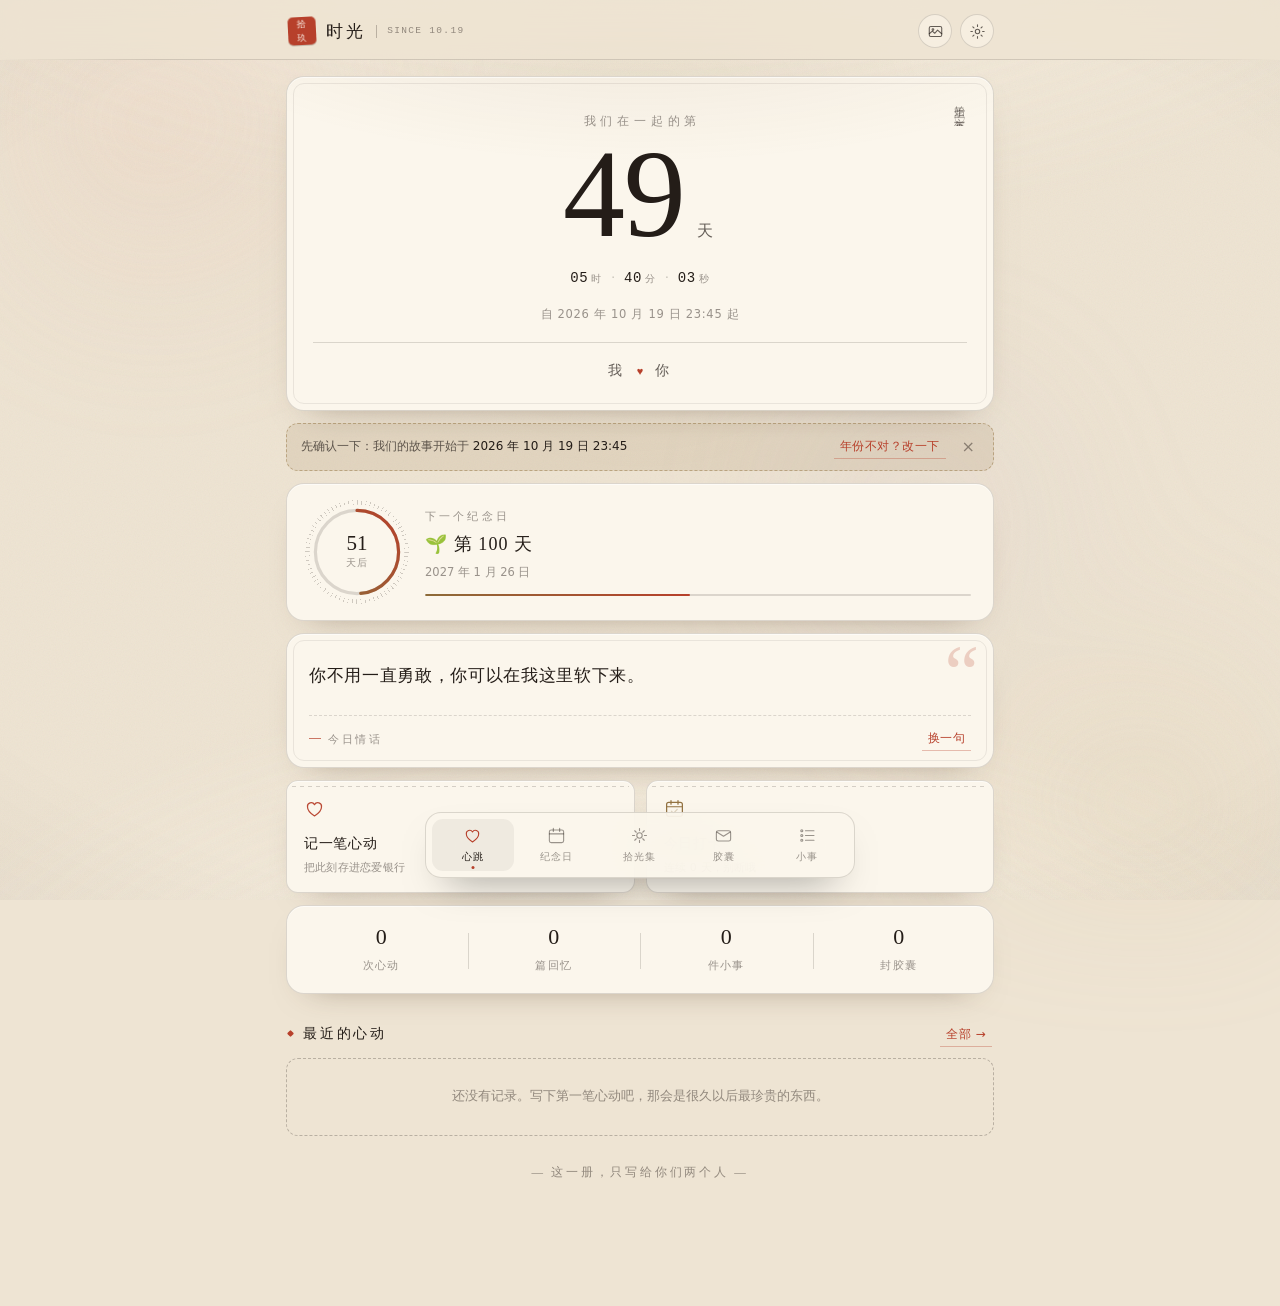
==== index.html @ 844a25fc "Add files via upload" ====
<!doctype html>
<html lang="zh-CN" data-theme="paper">
<head>
<meta charset="utf-8">
<meta name="viewport" content="width=device-width, initial-scale=1, viewport-fit=cover">
<meta name="theme-color" content="#eee4d3">
<meta name="description" content="拾玖·时光 —— 我们的恋爱纪念册。记录在一起的第几天、纪念日、心动瞬间、时间胶囊与100件小事。">
<title>拾玖 · 时光 | 我们的恋爱纪念册</title>
<link rel="stylesheet" href="styles.css">
<link rel="manifest" href="manifest.webmanifest">
<meta name="apple-mobile-web-app-capable" content="yes">
<meta name="mobile-web-app-capable" content="yes">
<meta name="apple-mobile-web-app-title" content="拾玖时光">
<meta name="apple-mobile-web-app-status-bar-style" content="default">
<link rel="apple-touch-icon" href="apple-touch-icon.png">
<link rel="icon" href="data:image/svg+xml,%3Csvg xmlns='http://www.w3.org/2000/svg' viewBox='0 0 100 100'%3E%3Crect width='100' height='100' rx='18' fill='%23b7402b'/%3E%3Ctext x='50' y='50' text-anchor='middle' dominant-baseline='central' font-size='62' fill='%23fdf3ea' font-family='serif'%3E%E6%8B%BE%3C/text%3E%3C/svg%3E">
</head>
<body>

<canvas id="sky" aria-hidden="true"></canvas>
<div class="aurora" aria-hidden="true"><i></i><i></i><i></i></div>
<div class="glow" aria-hidden="true"></div>
<div class="grain" aria-hidden="true"></div>

<header class="topbar">
  <button class="brand" id="brand" type="button" title="拾玖 · 时光" aria-label="拾玖 · 时光">
    <span class="brand-seal" aria-hidden="true"><b>拾</b><b>玖</b></span>
    <span class="brand-word">时光</span>
    <span class="brand-rule" aria-hidden="true"></span>
    <span class="brand-sub">since 10.19</span>
  </button>
  <div class="top-actions">
    <button class="icon-btn" id="btn-poster" type="button" title="生成纪念卡" aria-label="生成纪念卡">
      <svg viewBox="0 0 24 24" aria-hidden="true"><rect x="3.2" y="5" width="17.6" height="14" rx="2.2"/><path d="M3.2 15.2l4.3-3.7 3.4 3 4-4.4 5.9 5.1"/><circle cx="8.4" cy="9.3" r="1.2"/></svg>
    </button>
    <button class="icon-btn" id="btn-settings" type="button" title="设置" aria-label="设置">
      <svg viewBox="0 0 24 24" aria-hidden="true"><circle cx="12" cy="12" r="3.1"/><path d="M12 2.6v2.2M12 19.2v2.2M2.6 12h2.2M19.2 12h2.2M5.4 5.4l1.6 1.6M17 17l1.6 1.6M18.6 5.4L17 7M7 17l-1.6 1.6"/></svg>
    </button>
  </div>
</header>

<main id="main">

  <!-- ============ 首页 · 心跳 ============ -->
  <section class="page is-active" id="page-home" data-page="home">
    <div class="hero card">
      <div class="hero-main">
        <div class="hero-eyebrow" id="h-eyebrow">我们在一起的第</div>
        <div class="hero-count">
          <span class="hero-num" id="h-days">0</span>
          <span class="hero-unit">天</span>
        </div>
        <div class="hero-clock" id="h-clock">
          <span class="ck"><b id="h-h">00</b><i>时</i></span>
          <span class="ck-sep" aria-hidden="true">·</span>
          <span class="ck"><b id="h-m">00</b><i>分</i></span>
          <span class="ck-sep" aria-hidden="true">·</span>
          <span class="ck"><b id="h-s">00</b><i>秒</i></span>
        </div>
        <div class="hero-since" id="h-since">自 —— 起</div>
        <div class="hero-names" id="h-names"></div>
      </div>
      <div class="hero-side" aria-hidden="true">
        <div class="hero-vdate" id="h-vdate"></div>
        <div class="hero-stamp"><span>今日</span><span>已记</span></div>
      </div>
    </div>

    <div class="banner" id="banner-year" hidden>
      <span class="banner-txt">先确认一下：我们的故事开始于 <b id="banner-date">—</b></span>
      <span class="banner-acts">
        <button class="link-btn" id="banner-fix" type="button">年份不对？改一下</button>
        <button class="banner-x" id="banner-x" type="button" aria-label="关闭">×</button>
      </span>
    </div>

    <div class="card next-card">
      <div class="next-ring-wrap">
        <div class="ring-ticks" aria-hidden="true"></div>
        <svg class="ring" viewBox="0 0 120 120" aria-hidden="true">
          <defs>
            <linearGradient id="ringGrad" x1="0" y1="0" x2="1" y2="1">
              <stop class="rs1" offset="0%"/><stop class="rs2" offset="100%"/>
            </linearGradient>
          </defs>
          <circle class="ring-bg" cx="60" cy="60" r="52"/>
          <circle class="ring-fg" id="home-ring" cx="60" cy="60" r="52" transform="rotate(-90 60 60)"/>
        </svg>
        <div class="next-ring-txt">
          <b id="h-next-left">—</b>
          <span>天后</span>
        </div>
      </div>
      <div class="next-info">
        <div class="next-k">下一个纪念日</div>
        <div class="next-name" id="h-next-name">—</div>
        <div class="next-date" id="h-next-date">—</div>
        <div class="next-prog"><i id="h-next-bar"></i></div>
      </div>
    </div>

    <div class="card quote-card">
      <div class="q-mark" aria-hidden="true">“</div>
      <p class="q-text" id="h-quote">—</p>
      <div class="q-foot">
        <span class="q-tag" id="h-quote-tag">今日情话</span>
        <button class="link-btn" id="h-quote-next" type="button">换一句</button>
      </div>
    </div>

    <div class="grid-2">
      <button class="tile tile-rose" id="h-add" type="button">
        <svg viewBox="0 0 24 24" aria-hidden="true"><path d="M12 20.5S4 15.6 4 10.3A4.3 4.3 0 0 1 12 7.6a4.3 4.3 0 0 1 8 2.7c0 5.3-8 10.2-8 10.2z"/></svg>
        <b>记一笔心动</b>
        <i>把此刻存进恋爱银行</i>
      </button>
      <button class="tile tile-gold" id="h-checkin" type="button">
        <svg viewBox="0 0 24 24" aria-hidden="true"><rect x="3" y="5" width="18" height="16" rx="2.4"/><path d="M8 3v4M16 3v4M3 10h18"/><path class="ck-tick" d="M8.5 15.2l2.3 2.3 4.4-4.6"/></svg>
        <b id="h-checkin-t">今日打卡</b>
        <i id="h-checkin-s">连续 0 天</i>
      </button>
    </div>

    <div class="card stats" id="h-stats">
      <div class="stat"><b id="s-moments">0</b><i>次心动</i></div>
      <div class="stat"><b id="s-memories">0</b><i>篇回忆</i></div>
      <div class="stat"><b id="s-bucket">0</b><i>件小事</i></div>
      <div class="stat"><b id="s-capsules">0</b><i>封胶囊</i></div>
    </div>

    <div class="sec-head">
      <h3>最近的心动</h3>
      <button class="link-btn" data-goto="memories" type="button">全部 →</button>
    </div>
    <div class="mini-list" id="h-recent"></div>

    <p class="colophon">— 这一册，只写给你们两个人 —</p>
  </section>

  <!-- ============ 纪念日 ============ -->
  <section class="page" id="page-days" data-page="days">
    <div class="page-head">
      <h2>我们的纪念日</h2>
      <p>有些日子，值得被一遍遍数着。</p>
    </div>

    <div class="card ann-hero">
      <div class="ann-hero-k">距离</div>
      <div class="ann-hero-name" id="ann-hero-name">—</div>
      <div class="ann-hero-count"><b id="ann-hero-num">—</b><span>天</span></div>
      <div class="ann-hero-date" id="ann-hero-date">—</div>
      <div class="ann-hero-bar"><i id="ann-hero-bar"></i></div>
      <div class="ann-start" id="ann-start"></div>
    </div>

    <div class="sec-head">
      <h3>里程碑</h3>
      <span class="sec-note">按在一起的天数自动计算</span>
    </div>
    <div class="ms-list" id="ms-list"></div>

    <div class="sec-head">
      <h3>自定义纪念日</h3>
      <button class="btn btn-sm" id="btn-add-ann" type="button">＋ 添加</button>
    </div>
    <div class="ann-list" id="ann-list"></div>
  </section>

  <!-- ============ 拾光集 ============ -->
  <section class="page" id="page-memories" data-page="memories">
    <div class="page-head">
      <h2>拾光集</h2>
      <p>把散落的日常，一件件拾起来。</p>
    </div>

    <div class="toolbar">
      <div class="chips" id="mem-chips">
        <button class="chip is-on" data-filter="all" type="button">全部</button>
        <button class="chip" data-filter="heart" type="button">心动</button>
        <button class="chip" data-filter="memory" type="button">回忆</button>
      </div>
      <button class="btn btn-sm" id="btn-add-mem" type="button">写一篇</button>
    </div>

    <div class="timeline" id="timeline"></div>
  </section>

  <!-- ============ 时间胶囊 ============ -->
  <section class="page" id="page-capsule" data-page="capsule">
    <div class="page-head">
      <h2>时间胶囊</h2>
      <p>写给未来的我们。写下的那一刻，它就封上了蜡。</p>
    </div>

    <div class="card capsule-intro">
      <div class="ci-icon" aria-hidden="true">
        <svg viewBox="0 0 24 24"><rect x="3" y="6" width="18" height="13" rx="2.4"/><path d="M3.5 7.5 12 13l8.5-5.5"/><path d="M12 17.4c-1.6-1.2-2.6-2.3-2.6-3.4a1.4 1.4 0 0 1 2.6-.7 1.4 1.4 0 0 1 2.6.7c0 1.1-1 2.2-2.6 3.4z"/></svg>
      </div>
      <div class="ci-text">
        <b>封一封信，寄往未来</b>
        <span>在解锁之前，连你自己也读不到它。</span>
      </div>
      <button class="btn btn-sm" id="btn-add-capsule" type="button">写信</button>
    </div>

    <div class="capsule-list" id="capsule-list"></div>

    <div class="sec-head">
      <h3>每日一问</h3>
      <span class="sec-note">每天一题，答给对方看</span>
    </div>
    <div class="card q-card">
      <div class="q-day" id="q-day">第 1 问</div>
      <p class="q-ask" id="q-ask">—</p>
      <textarea id="q-answer" rows="3" placeholder="写下你的回答…"></textarea>
      <div class="q-foot">
        <span class="q-state" id="q-state"></span>
        <button class="btn btn-sm" id="q-save" type="button">收下这句</button>
      </div>
    </div>
    <div class="qa-list" id="q-history"></div>
  </section>

  <!-- ============ 100件小事 ============ -->
  <section class="page" id="page-bucket" data-page="bucket">
    <div class="page-head">
      <h2>一百件小事</h2>
      <p>爱情不是一件大事，是一百件小事。</p>
    </div>

    <div class="card bucket-head">
      <div class="bh-top">
        <b><span id="b-done">0</span> / 100</b>
        <button class="btn btn-sm" id="btn-random" type="button">随机抽一件</button>
      </div>
      <div class="bh-bar"><i id="b-bar"></i></div>
      <div class="bh-tip" id="b-tip">先划掉第一件吧。</div>
    </div>

    <div class="chips chips-wrap" id="b-chips"></div>
    <div class="bucket-list" id="bucket-list"></div>
  </section>

</main>

<nav class="tabbar" id="tabbar" aria-label="主导航">
  <button class="tab is-on" data-page="home" type="button">
    <svg viewBox="0 0 24 24" aria-hidden="true"><path d="M12 20.2S4.2 15.4 4.2 10.2A4.2 4.2 0 0 1 12 7.6a4.2 4.2 0 0 1 7.8 2.6c0 5.2-7.8 10-7.8 10z"/></svg>
    <span>心跳</span>
  </button>
  <button class="tab" data-page="days" type="button">
    <svg viewBox="0 0 24 24" aria-hidden="true"><rect x="3" y="5" width="18" height="16" rx="2.4"/><path d="M8 3v4M16 3v4M3 10h18"/></svg>
    <span>纪念日</span>
  </button>
  <button class="tab" data-page="memories" type="button">
    <svg viewBox="0 0 24 24" aria-hidden="true"><circle cx="12" cy="12" r="3.4"/><path d="M12 3.2v2.6M12 18.2v2.6M3.2 12h2.6M18.2 12h2.6M6 6l1.9 1.9M16.1 16.1 18 18M18 6l-1.9 1.9M7.9 16.1 6 18"/></svg>
    <span>拾光集</span>
  </button>
  <button class="tab" data-page="capsule" type="button">
    <svg viewBox="0 0 24 24" aria-hidden="true"><rect x="3" y="6" width="18" height="13" rx="2.4"/><path d="M3.5 7.5 12 13l8.5-5.5"/></svg>
    <span>胶囊</span>
  </button>
  <button class="tab" data-page="bucket" type="button">
    <svg viewBox="0 0 24 24" aria-hidden="true"><path d="M9.4 6h10.8M9.4 12h10.8M9.4 18h10.8"/><circle cx="4.8" cy="6" r="1.3"/><circle cx="4.8" cy="12" r="1.3"/><circle cx="4.8" cy="18" r="1.3"/></svg>
    <span>小事</span>
  </button>
</nav>

<div class="modal-root" id="modal-root" hidden>
  <div class="modal-mask" data-close="1"></div>
  <div class="modal" id="modal" role="dialog" aria-modal="true"></div>
</div>

<div class="toast-wrap" id="toast-wrap" aria-live="polite"></div>
<div class="fx" id="fx" aria-hidden="true"></div>

<script src="data.js"></script>
<script src="app.js"></script>
</body>
</html>
---- styles.css ----
/* ============================================================
   拾玖 · 时光  —  styles.css
   一册纸上的恋爱纪念册
   设计语言：纸（纸质底纹）+ 印（朱砂钤印）+ 光（墨夜星轨）
   ============================================================ */

/* ------------------------------------------------------------
   0. 主题变量
   ------------------------------------------------------------ */
:root{
  --font-serif:"Songti SC","STSong","SimSun","宋体","Source Han Serif SC","Noto Serif SC",Georgia,serif;
  --font-kai:"Kaiti SC","STKaiti","KaiTi","楷体","Kaiti TC",var(--font-serif);
  --font-ui:"PingFang SC","HarmonyOS Sans SC","Microsoft YaHei UI","Microsoft YaHei",system-ui,-apple-system,"Segoe UI",sans-serif;
  --font-mono:ui-monospace,"Cascadia Mono",Consolas,"Courier New",monospace;

  --r-lg:18px;
  --r-md:12px;
  --r-sm:8px;
  --ease:cubic-bezier(.22,.68,.28,1);
  --ease-out:cubic-bezier(.16,.84,.3,1);
  --safe-b:env(safe-area-inset-bottom,0px);
  --safe-t:env(safe-area-inset-top,0px);
  --mx:50%;
  --my:18%;
}

/* 宣纸 · 昼 */
html[data-theme="paper"]{
  color-scheme:light;
  --bg:#eee4d3;
  --bg-hi:#f8f1e4;
  --paper:#fbf6ec;
  --paper-2:#f4ecdd;
  --ink:#241d18;
  --dim:rgba(36,29,24,.70);
  --faint:rgba(36,29,24,.46);
  --rule:rgba(36,29,24,.15);
  --rule-hi:rgba(36,29,24,.26);
  --vermilion:#b7402b;
  --vermilion-ink:#8e2f1f;
  --vermilion-soft:rgba(183,64,43,.10);
  --gold:#8d6b38;
  --gold-soft:rgba(141,107,56,.12);
  --indigo:#2f4a63;
  --aurora-1:#e8b9a8;
  --aurora-2:#d9c49a;
  --aurora-3:#c3b3c6;
  --aurora-op:.20;
  --aurora-blend:multiply;
  --grain-op:.055;
  --grain-blend:multiply;
  --shadow:0 1px 0 rgba(255,255,255,.6) inset, 0 14px 34px -24px rgba(74,52,32,.55);
  --shadow-lift:0 2px 0 rgba(255,255,255,.6) inset, 0 22px 48px -26px rgba(74,52,32,.6);
  --sky-op:0;
  --tape:rgba(198,176,124,.30);
}

/* 墨夜 */
html[data-theme="night"]{
  color-scheme:dark;
  --bg:#0e0c12;
  --bg-hi:#1b1622;
  --paper:#171420;
  --paper-2:#131019;
  --ink:#f2e9db;
  --dim:rgba(242,233,219,.74);
  --faint:rgba(242,233,219,.48);
  --rule:rgba(242,233,219,.14);
  --rule-hi:rgba(242,233,219,.26);
  --vermilion:#e2604a;
  --vermilion-ink:#f08268;
  --vermilion-soft:rgba(226,96,74,.14);
  --gold:#d8b57c;
  --gold-soft:rgba(216,181,124,.13);
  --indigo:#8fb4cf;
  --aurora-1:#6b4b8f;
  --aurora-2:#8f3b52;
  --aurora-3:#3d4f86;
  --aurora-op:.42;
  --aurora-blend:screen;
  --grain-op:.05;
  --grain-blend:screen;
  --shadow:0 1px 0 rgba(255,255,255,.045) inset, 0 18px 40px -26px rgba(0,0,0,.95);
  --shadow-lift:0 1px 0 rgba(255,255,255,.06) inset, 0 26px 56px -26px rgba(0,0,0,1);
  --sky-op:.9;
  --tape:rgba(216,181,124,.18);
}

/* 胭脂 */
html[data-theme="rose"]{
  color-scheme:light;
  --bg:#f3e3e2;
  --bg-hi:#fcf1f0;
  --paper:#fdf5f3;
  --paper-2:#f7e9e7;
  --ink:#2c1a1d;
  --dim:rgba(44,26,29,.70);
  --faint:rgba(44,26,29,.46);
  --rule:rgba(44,26,29,.15);
  --rule-hi:rgba(44,26,29,.26);
  --vermilion:#a63a54;
  --vermilion-ink:#832c42;
  --vermilion-soft:rgba(166,58,84,.10);
  --gold:#8a5f47;
  --gold-soft:rgba(138,95,71,.12);
  --indigo:#4a3a63;
  --aurora-1:#e09aa6;
  --aurora-2:#e6c3ad;
  --aurora-3:#b9a3c4;
  --aurora-op:.22;
  --aurora-blend:multiply;
  --grain-op:.05;
  --grain-blend:multiply;
  --shadow:0 1px 0 rgba(255,255,255,.6) inset, 0 14px 34px -24px rgba(90,45,55,.5);
  --shadow-lift:0 2px 0 rgba(255,255,255,.6) inset, 0 22px 48px -26px rgba(90,45,55,.55);
  --sky-op:0;
  --tape:rgba(198,150,150,.32);
}

/* ------------------------------------------------------------
   1. 基础
   ------------------------------------------------------------ */
*,*::before,*::after{ box-sizing:border-box; }
[hidden]{ display:none !important; }
html,body{ min-height:100%; }

body{
  margin:0;
  background:var(--bg);
  color:var(--ink);
  font-family:var(--font-ui);
  font-size:15px;
  line-height:1.75;
  -webkit-font-smoothing:antialiased;
  text-rendering:optimizeLegibility;
  overflow-x:hidden;
  min-height:100vh;
  min-height:100dvh;
  transition:background .5s var(--ease), color .5s var(--ease);
}

/* 纸张的底色：上下各一层暖光，纤维交给 .grain */
body::before{
  content:"";
  position:fixed; inset:0; z-index:0; pointer-events:none;
  background:
    radial-gradient(130% 85% at 50% -22%, var(--bg-hi) 0%, transparent 58%),
    radial-gradient(100% 70% at 50% 118%, var(--bg-hi) 0%, transparent 62%);
  opacity:.85;
}
/* 四周压暗，像一册摊开的旧书 */
body::after{
  content:"";
  position:fixed; inset:0; z-index:0; pointer-events:none;
  background:radial-gradient(120% 100% at 50% 50%, transparent 52%, color-mix(in srgb, var(--ink) 10%, transparent) 100%);
}

h1,h2,h3,h4,p{ margin:0; }
button{ font:inherit; color:inherit; background:none; border:0; cursor:pointer; -webkit-tap-highlight-color:transparent; }
textarea,input,select{ font:inherit; color:inherit; }
img{ max-width:100%; }
::selection{ background:color-mix(in srgb, var(--vermilion) 26%, transparent); color:var(--ink); }

::-webkit-scrollbar{ width:9px; height:9px; }
::-webkit-scrollbar-thumb{ background:var(--rule-hi); border-radius:99px; }
::-webkit-scrollbar-thumb:hover{ background:color-mix(in srgb, var(--ink) 34%, transparent); }
::-webkit-scrollbar-track{ background:transparent; }

/* ------------------------------------------------------------
   2. 背景层：星（夜）/ 霞（昼）/ 尘 / 光
   ------------------------------------------------------------ */
#sky{
  position:fixed; inset:0; width:100%; height:100%;
  z-index:0; pointer-events:none;
  opacity:var(--sky-op);
  transition:opacity .8s var(--ease);
}

.aurora{
  position:fixed; inset:0; z-index:0; pointer-events:none; overflow:hidden;
  filter:blur(72px); opacity:var(--aurora-op);
  transition:opacity .8s var(--ease);
}
.aurora i{
  position:absolute; display:block;
  width:44vw; height:44vw; min-width:320px; min-height:320px;
  border-radius:50%;
  mix-blend-mode:var(--aurora-blend);
}
.aurora i:nth-child(1){
  top:-14vw; left:-10vw;
  background:radial-gradient(circle at 50% 50%, var(--aurora-1), transparent 68%);
  animation:drift1 28s var(--ease) infinite alternate;
}
.aurora i:nth-child(2){
  bottom:-18vw; right:-12vw;
  background:radial-gradient(circle at 50% 50%, var(--aurora-2), transparent 68%);
  animation:drift2 33s var(--ease) infinite alternate;
}
.aurora i:nth-child(3){
  top:34%; left:56%;
  width:32vw; height:32vw;
  background:radial-gradient(circle at 50% 50%, var(--aurora-3), transparent 70%);
  animation:drift3 39s var(--ease) infinite alternate;
  opacity:.7;
}
@keyframes drift1{ to{ transform:translate3d(8vw,6vh,0) scale(1.16); } }
@keyframes drift2{ to{ transform:translate3d(-9vw,-5vh,0) scale(1.1); } }
@keyframes drift3{ to{ transform:translate3d(-6vw,7vh,0) scale(.9); } }

/* 跟着指针走的一点暖光 */
.glow{
  position:fixed; inset:0; z-index:0; pointer-events:none;
  background:radial-gradient(460px circle at var(--mx) var(--my), color-mix(in srgb, var(--gold) 9%, transparent), transparent 68%);
  opacity:.85;
}

/* 纸的颗粒 */
.grain{
  position:fixed; inset:0; z-index:0; pointer-events:none;
  opacity:var(--grain-op); mix-blend-mode:var(--grain-blend);
  background-image:url("data:image/svg+xml,%3Csvg xmlns='http://www.w3.org/2000/svg' width='140' height='140'%3E%3Cfilter id='n'%3E%3CfeTurbulence type='fractalNoise' baseFrequency='.85' numOctaves='3'/%3E%3C/filter%3E%3Crect width='140' height='140' filter='url(%23n)'/%3E%3C/svg%3E");
}

/* ------------------------------------------------------------
   3. 顶部：一枚印 + 两个按钮
   ------------------------------------------------------------ */
.topbar{
  position:sticky; top:0; z-index:40;
  display:flex; align-items:center; justify-content:space-between; gap:14px;
  padding:calc(14px + var(--safe-t)) clamp(16px,4vw,30px) 12px;
  background:color-mix(in srgb, var(--bg) 80%, transparent);
  backdrop-filter:blur(14px) saturate(1.1);
  -webkit-backdrop-filter:blur(14px) saturate(1.1);
}
.topbar::after{
  content:""; position:absolute; left:0; right:0; bottom:0; height:1px;
  background:linear-gradient(90deg, transparent, var(--rule) 12%, var(--rule) 88%, transparent);
}

.brand{ display:flex; align-items:center; gap:10px; padding:2px; }
.brand-seal{
  width:28px; height:28px; flex:0 0 auto;
  display:grid; grid-template-rows:1fr 1fr; place-items:center;
  background:var(--vermilion);
  color:#fdf6ed;
  border-radius:5px;
  font-family:var(--font-serif);
  font-size:10px; line-height:1;
  letter-spacing:0;
  box-shadow:0 1px 0 rgba(0,0,0,.18);
  transform:rotate(-3deg);
  animation:sealIn .7s var(--ease-out) both;
}
.brand-seal b{ font-weight:400; display:block; transform:scale(.94); }
@keyframes sealIn{
  0%{ opacity:0; transform:scale(2.4) rotate(-14deg); }
  55%{ opacity:1; }
  100%{ opacity:1; transform:scale(1) rotate(-3deg); }
}
.brand-word{
  font-family:var(--font-serif);
  font-size:17px; letter-spacing:.18em; color:var(--ink);
  line-height:1;
}
.brand-rule{ width:1px; height:13px; background:var(--rule-hi); }
.brand-sub{
  font-family:var(--font-mono);
  font-size:9.5px; letter-spacing:.14em;
  color:var(--faint); text-transform:uppercase;
}

.top-actions{ display:flex; gap:8px; }
.icon-btn{
  width:34px; height:34px; border-radius:50%;
  display:grid; place-items:center;
  border:1px solid var(--rule);
  background:color-mix(in srgb, var(--paper) 55%, transparent);
  transition:.3s var(--ease);
}
.icon-btn svg{
  width:17px; height:17px; fill:none; stroke:var(--dim);
  stroke-width:1.5; stroke-linecap:round; stroke-linejoin:round;
  transition:.3s var(--ease);
}
.icon-btn:hover{ border-color:var(--rule-hi); background:var(--paper); transform:translateY(-1px); }
.icon-btn:hover svg{ stroke:var(--vermilion); }
.icon-btn:active{ transform:scale(.96); }

/* ------------------------------------------------------------
   4. 版面
   ------------------------------------------------------------ */
main{
  position:relative; z-index:1;
  max-width:760px; margin:0 auto;
  padding:10px clamp(16px,4vw,26px) calc(118px + var(--safe-b));
}
.page{ display:none; }
.page.is-active{ display:block; animation:pageIn .52s var(--ease-out) both; }
@keyframes pageIn{
  from{ opacity:0; transform:translateY(12px); filter:blur(3px); }
  to{ opacity:1; transform:none; filter:blur(0); }
}

/* ------------------------------------------------------------
   5. 纸卡片
   ------------------------------------------------------------ */
.card{
  position:relative;
  background:var(--paper);
  border:1px solid var(--rule);
  border-radius:var(--r-lg);
  box-shadow:var(--shadow);
  padding:22px;
  transition:box-shadow .4s var(--ease), border-color .4s var(--ease), transform .4s var(--ease);
}
/* 内框线：信笺的双线 */
.card::before{
  content:""; position:absolute; inset:6px; pointer-events:none;
  border:1px solid var(--rule);
  border-radius:calc(var(--r-lg) - 7px);
  opacity:.55;
}
.next-card::before,.stats::before,.bucket-head::before,.banner::before{ display:none; }

/* ------------------------------------------------------------
   6. 首页 hero
   ------------------------------------------------------------ */
.hero{
  margin-top:6px;
  padding:34px 26px 26px;
  text-align:center;
  overflow:hidden;
  background:
    radial-gradient(120% 90% at 50% -30%, color-mix(in srgb, var(--gold) 12%, transparent), transparent 62%),
    var(--paper);
}
.hero-main{ position:relative; z-index:1; }
.hero-eyebrow{
  font-size:11.5px; letter-spacing:.42em; color:var(--faint);
  padding-left:.42em;
}
.hero-count{
  display:flex; align-items:baseline; justify-content:center; gap:10px;
  margin:6px 0 0;
}
.hero-num{
  font-family:var(--font-serif);
  font-size:clamp(74px,21vw,124px);
  font-weight:400;
  line-height:.94;
  letter-spacing:-.01em;
  font-variant-numeric:lining-nums tabular-nums;
  color:var(--ink);
  text-shadow:0 1px 0 rgba(255,255,255,.35);
  transition:transform .4s var(--ease);
}
html[data-theme="night"] .hero-num{ text-shadow:0 0 40px color-mix(in srgb, var(--gold) 26%, transparent); }
.hero-num.pop{ animation:numPop .55s var(--ease-out); }
@keyframes numPop{
  0%{ transform:scale(1); }
  38%{ transform:scale(1.075); }
  100%{ transform:scale(1); }
}
.hero-unit{
  font-family:var(--font-serif);
  font-size:16px; color:var(--dim); letter-spacing:.28em;
  padding-left:.14em;
}

.hero-clock{
  display:flex; align-items:baseline; justify-content:center; gap:9px;
  margin-top:12px;
  font-variant-numeric:tabular-nums;
}
.ck{ display:flex; align-items:baseline; gap:3px; }
.ck b{
  font-family:var(--font-mono);
  font-size:14px; font-weight:400; color:var(--ink); letter-spacing:.04em;
}
.ck i{ font-style:normal; font-size:10px; color:var(--faint); letter-spacing:.1em; }
.ck-sep{ color:var(--rule-hi); font-size:12px; }
.hero-since{
  margin-top:14px; font-size:11.5px; color:var(--faint);
  letter-spacing:.06em;
}
.hero-names{
  margin-top:18px;
  padding-top:16px;
  border-top:1px solid var(--rule);
  display:flex; align-items:center; justify-content:center; gap:12px;
  font-family:var(--font-serif);
  font-size:14px; color:var(--dim); letter-spacing:.16em;
}
.hero-names .hn-heart{ color:var(--vermilion); font-size:11px; letter-spacing:0; }

/* 竖排的日子 */
.hero-side{
  position:absolute; top:20px; right:24px; bottom:20px;
  display:flex; flex-direction:column; align-items:flex-end; justify-content:space-between;
  pointer-events:none;
}
.hero-vdate{
  writing-mode:vertical-rl;
  text-orientation:upright;
  font-family:var(--font-serif);
  font-size:11px; letter-spacing:.22em;
  color:var(--faint);
  max-height:100%;
  overflow:hidden;
}
.hero-stamp{
  width:34px;
  padding:5px 0;
  display:none;
  grid-template-rows:1fr 1fr;
  place-items:center;
  border:1.5px solid var(--vermilion);
  border-radius:3px;
  color:var(--vermilion);
  font-family:var(--font-serif);
  font-size:10px; line-height:1.15; letter-spacing:.05em;
  opacity:.8;
  transform:rotate(-6deg);
}
.hero-stamp span{ display:block; text-align:center; }
.hero.is-stamped .hero-stamp{ display:grid; animation:stampIn .55s var(--ease-out) both; }
@keyframes stampIn{
  0%{ opacity:0; transform:rotate(-14deg) scale(2.2); }
  60%{ opacity:.95; transform:rotate(-5deg) scale(.96); }
  100%{ opacity:.8; transform:rotate(-6deg) scale(1); }
}

/* ------------------------------------------------------------
   7. 提示条
   ------------------------------------------------------------ */
.banner{
  display:flex; flex-wrap:wrap; align-items:center; gap:8px;
  margin-top:12px; padding:11px 14px;
  border:1px dashed color-mix(in srgb, var(--gold) 46%, transparent);
  border-radius:var(--r-md);
  background:var(--gold-soft);
  font-size:12px; color:var(--dim);
  animation:pageIn .5s var(--ease) both;
}
.banner-txt{ flex:1 1 190px; }
.banner-acts{ margin-left:auto; display:flex; align-items:center; gap:12px; }
.banner b{ color:var(--ink); font-weight:500; }
.banner-x{ margin-left:auto; color:var(--faint); font-size:16px; line-height:1; padding:2px 4px; }
.banner-x:hover{ color:var(--ink); }

/* ------------------------------------------------------------
   8. 下一个纪念日 · 表盘
   ------------------------------------------------------------ */
.next-card{
  margin-top:12px;
  display:flex; align-items:center; gap:20px;
  padding:20px 22px;
}
.next-ring-wrap{ position:relative; width:96px; height:96px; flex:0 0 auto; }
.ring-ticks{
  position:absolute; inset:-7px; border-radius:50%;
  background:repeating-conic-gradient(from 0deg, var(--rule-hi) 0deg .8deg, transparent .8deg 5deg);
  -webkit-mask:radial-gradient(closest-side, transparent 0 86%, #000 86.5% 94%, transparent 94.5%);
  mask:radial-gradient(closest-side, transparent 0 86%, #000 86.5% 94%, transparent 94.5%);
  opacity:.8;
}
.ring{ position:relative; width:100%; height:100%; }
.ring-bg{ fill:none; stroke:var(--rule); stroke-width:4; }
.ring-fg{
  fill:none; stroke:url(#ringGrad); stroke-width:4; stroke-linecap:round;
  stroke-dasharray:326.7; stroke-dashoffset:326.7;
  transition:stroke-dashoffset 1.2s var(--ease-out);
}
html[data-theme="night"] .ring-fg{ filter:drop-shadow(0 0 5px color-mix(in srgb, var(--vermilion) 55%, transparent)); }
.rs1{ stop-color:var(--gold); }
.rs2{ stop-color:var(--vermilion); }
.next-ring-txt{
  position:absolute; inset:0; display:flex; flex-direction:column;
  align-items:center; justify-content:center; gap:0;
}
.next-ring-txt b{
  font-family:var(--font-serif);
  font-size:21px; font-weight:400; font-variant-numeric:tabular-nums; line-height:1.1;
}
.next-ring-txt span{ font-size:9.5px; color:var(--faint); letter-spacing:.14em; }
.next-info{ min-width:0; flex:1; }
.next-k{ font-size:10.5px; letter-spacing:.3em; color:var(--faint); }
.next-name{
  font-family:var(--font-serif);
  font-size:18px; margin-top:3px; letter-spacing:.06em;
}
.next-date{ font-size:11.5px; color:var(--faint); margin-top:2px; font-variant-numeric:tabular-nums; }
.next-prog{
  height:2px; border-radius:99px; background:var(--rule);
  margin-top:12px; overflow:hidden;
}
.next-prog i{
  display:block; height:100%; width:0; border-radius:99px;
  background:linear-gradient(90deg, var(--gold), var(--vermilion));
  transition:width 1.1s var(--ease-out);
}

/* ------------------------------------------------------------
   9. 今日情话
   ------------------------------------------------------------ */
.quote-card{ margin-top:12px; padding:26px 22px 16px; }
.q-mark{
  position:absolute; top:0; right:14px;
  font-family:var(--font-serif);
  font-size:78px; line-height:1;
  color:color-mix(in srgb, var(--vermilion) 22%, transparent);
  pointer-events:none; user-select:none;
}
.q-text{
  position:relative;
  font-family:var(--font-kai);
  font-size:16.5px; line-height:1.95; letter-spacing:.04em;
  color:var(--ink); min-height:2.6em;
}
.q-foot{
  display:flex; align-items:center; justify-content:space-between;
  margin-top:12px; padding-top:11px;
  border-top:1px dashed var(--rule);
}
.q-tag{
  font-size:10.5px; letter-spacing:.26em; color:var(--faint);
  display:flex; align-items:center; gap:7px;
}
.q-tag::before{ content:""; width:12px; height:1px; background:var(--vermilion); opacity:.7; }

.link-btn{
  font-size:12px; color:var(--vermilion);
  border-bottom:1px solid color-mix(in srgb, var(--vermilion) 32%, transparent);
  padding-bottom:1px; transition:.25s var(--ease);
  letter-spacing:.04em;
}
.link-btn:hover{ color:var(--vermilion-ink); border-color:var(--vermilion-ink); }

/* ------------------------------------------------------------
   10. 两个票据按钮
   ------------------------------------------------------------ */
.grid-2{ display:grid; grid-template-columns:1fr 1fr; gap:11px; margin-top:12px; }
.tile{
  position:relative; overflow:hidden;
  display:flex; flex-direction:column; align-items:flex-start; gap:3px;
  padding:17px 17px 15px;
  border-radius:var(--r-md);
  border:1px solid var(--rule);
  background:var(--paper);
  box-shadow:var(--shadow);
  text-align:left;
  transition:.34s var(--ease);
}
.tile::before{
  content:""; position:absolute; inset:5px 5px auto 5px; height:1px;
  background:repeating-linear-gradient(90deg, var(--rule-hi) 0 4px, transparent 4px 8px);
  opacity:.7;
}
.tile svg{
  width:21px; height:21px; fill:none; stroke:currentColor; stroke-width:1.4;
  stroke-linecap:round; stroke-linejoin:round;
  margin-bottom:9px; opacity:.95;
}
.tile b{ font-size:14px; font-weight:500; letter-spacing:.05em; color:var(--ink); }
.tile i{ font-style:normal; font-size:11px; color:var(--faint); letter-spacing:.02em; }
.tile-rose{ color:var(--vermilion); }
.tile-gold{ color:var(--gold); }
.tile:hover{ transform:translateY(-2px); box-shadow:var(--shadow-lift); border-color:var(--rule-hi); }
.tile:active{ transform:scale(.988) translateY(0); }
.tile.is-done svg .ck-tick{ opacity:1; }
.tile svg .ck-tick{ opacity:.26; transition:.3s; }
.tile.is-done{ border-color:color-mix(in srgb, var(--vermilion) 34%, transparent); }

/* ------------------------------------------------------------
   11. 四格数字
   ------------------------------------------------------------ */
.stats{
  margin-top:12px;
  display:grid; grid-template-columns:repeat(4,1fr);
  padding:18px 8px 16px;
}
.stat{ text-align:center; position:relative; }
.stat + .stat::before{
  content:""; position:absolute; left:0; top:16%; height:68%;
  width:1px; background:var(--rule);
}
.stat b{
  display:block;
  font-family:var(--font-serif);
  font-size:22px; font-weight:400; line-height:1.2;
  font-variant-numeric:tabular-nums;
}
.stat i{ font-style:normal; font-size:10.5px; color:var(--faint); letter-spacing:.12em; }

/* ------------------------------------------------------------
   12. 区块标题
   ------------------------------------------------------------ */
.sec-head{
  display:flex; align-items:baseline; justify-content:space-between;
  gap:12px; margin:28px 2px 11px;
}
.sec-head h3{
  font-family:var(--font-serif);
  font-size:14px; font-weight:400; letter-spacing:.2em;
}
.sec-head h3::before{
  content:""; display:inline-block;
  width:5px; height:5px; border-radius:1px;
  background:var(--vermilion);
  vertical-align:middle;
  margin-right:10px; transform:translateY(-1px) rotate(45deg);
}
.sec-note{ font-size:10.5px; color:var(--faint); letter-spacing:.05em; }

.colophon{
  margin:26px 0 6px; text-align:center;
  font-family:var(--font-kai);
  font-size:11.5px; letter-spacing:.24em; color:var(--faint);
}

/* ------------------------------------------------------------
   13. 最近的心动 · 条目
   ------------------------------------------------------------ */
.mini-list{ display:flex; flex-direction:column; }
.mini{
  display:flex; align-items:center; gap:12px;
  padding:13px 2px;
  text-align:left;
  border-bottom:1px solid var(--rule);
  transition:.3s var(--ease);
  position:relative;
}
.mini:first-child{ border-top:1px solid var(--rule); }
.mini::after{
  content:""; position:absolute; left:-8px; top:50%;
  width:3px; height:3px; border-radius:50%;
  background:var(--vermilion); opacity:0;
  transform:translateY(-50%) scale(.4);
  transition:.3s var(--ease);
}
.mini:hover{ background:color-mix(in srgb, var(--ink) 3%, transparent); padding-left:10px; }
.mini:hover::after{ opacity:1; transform:translateY(-50%) scale(1); }
.mini-emoji{ font-size:15px; line-height:1; flex:0 0 auto; }
.mini-body{ min-width:0; flex:1; display:block; text-align:left; }
.mini-txt{
  display:block; width:100%;
  font-family:var(--font-kai);
  font-size:14px; white-space:nowrap; overflow:hidden; text-overflow:ellipsis;
}
.mini-time{ display:block; font-size:10.5px; color:var(--faint); letter-spacing:.06em; margin-top:1px; }
.mini-empty{
  padding:26px 18px; text-align:center; font-size:12.5px; color:var(--faint);
  border:1px dashed var(--rule-hi); border-radius:var(--r-md);
  font-family:var(--font-kai); line-height:1.9;
}

/* ------------------------------------------------------------
   14. 页头
   ------------------------------------------------------------ */
.page-head{ padding:14px 2px 8px; }
.page-head h2{
  font-family:var(--font-serif);
  font-size:24px; font-weight:400; letter-spacing:.16em;
}
.page-head h2::after{
  content:""; display:block; width:26px; height:1px; margin-top:12px;
  background:var(--vermilion);
}
.page-head p{ font-size:12px; color:var(--faint); margin-top:10px; letter-spacing:.06em; }

/* ------------------------------------------------------------
   15. 纪念日 hero
   ------------------------------------------------------------ */
.ann-hero{
  margin-top:14px; text-align:center; padding:28px 22px 24px;
}
.ann-hero-k{ font-size:10.5px; letter-spacing:.4em; color:var(--faint); padding-left:.4em; }
.ann-hero-name{
  font-family:var(--font-serif);
  font-size:17px; margin-top:8px; letter-spacing:.12em; color:var(--ink);
}
.ann-hero-count{ display:flex; align-items:baseline; justify-content:center; gap:8px; margin:4px 0 2px; }
.ann-hero-count b{
  font-family:var(--font-serif);
  font-size:clamp(54px,14vw,84px); font-weight:400; line-height:1.06;
  font-variant-numeric:tabular-nums;
}
.ann-hero-count span{ font-family:var(--font-serif); font-size:14px; color:var(--dim); letter-spacing:.2em; }
.ann-hero-date{ font-size:11.5px; color:var(--faint); letter-spacing:.08em; }
.ann-hero-bar{
  height:2px; border-radius:99px; background:var(--rule);
  margin:18px auto 0; max-width:320px; overflow:hidden;
}
.ann-hero-bar i{
  display:block; height:100%; width:0; border-radius:99px;
  background:linear-gradient(90deg, var(--gold), var(--vermilion));
  transition:width 1.2s var(--ease-out);
}
.ann-start{
  margin-top:16px; padding-top:12px;
  border-top:1px dashed var(--rule);
  font-size:10.5px; color:var(--faint); letter-spacing:.1em;
  font-variant-numeric:tabular-nums;
}

/* ------------------------------------------------------------
   16. 里程碑 · 年表
   ------------------------------------------------------------ */
.ms-list{ display:flex; flex-direction:column; }
.ms{
  display:flex; align-items:center; gap:13px;
  padding:13px 2px;
  border-bottom:1px solid var(--rule);
  transition:.3s var(--ease);
  position:relative;
}
.ms:first-child{ border-top:1px solid var(--rule); }
.ms:hover{ background:color-mix(in srgb, var(--ink) 3%, transparent); }
.ms-ico{
  width:26px; height:26px; flex:0 0 auto;
  display:grid; place-items:center;
  font-size:12px;
  border:1px solid var(--rule);
  border-radius:4px;
}
.ms-body{ flex:1; min-width:0; }
.ms-name{ font-size:13.5px; letter-spacing:.05em; }
.ms-date{ font-size:10.5px; color:var(--faint); margin-top:1px; letter-spacing:.04em; }
.ms-right{ text-align:right; flex:0 0 auto; }
.ms-num{
  font-family:var(--font-serif);
  font-size:15px; font-variant-numeric:tabular-nums; color:var(--ink);
  white-space:nowrap;
}
.ms-num small{ font-family:var(--font-ui); font-size:10px; color:var(--faint); margin-left:3px; }
.ms.is-past{ opacity:.5; }
.ms.is-past .ms-num{ color:var(--faint); }
.ms.is-now{
  background:linear-gradient(90deg, var(--vermilion-soft), transparent 80%);
  border-bottom-color:color-mix(in srgb, var(--vermilion) 30%, transparent);
}
.ms.is-now::before{
  content:""; position:absolute; left:-2px; top:12%; bottom:12%;
  width:2px; background:var(--vermilion); border-radius:2px;
}
.ms.is-today .ms-ico{ border-color:var(--vermilion); color:var(--vermilion); background:var(--vermilion-soft); }

/* ------------------------------------------------------------
   17. 自定义纪念日 · 便条
   ------------------------------------------------------------ */
.ann-list{
  display:grid; grid-template-columns:repeat(auto-fill,minmax(148px,1fr));
  gap:12px; padding-top:8px;
}
.ann{
  position:relative; text-align:left;
  padding:18px 14px 14px;
  border-radius:3px;
  border:1px solid var(--rule);
  background:var(--paper);
  box-shadow:var(--shadow);
  transform:rotate(var(--tilt,-.7deg));
  transition:.34s var(--ease);
}
.ann:nth-child(3n+1){ --tilt:-.8deg; }
.ann:nth-child(3n+2){ --tilt:.6deg; }
.ann:nth-child(3n){ --tilt:-.2deg; }
.ann::before{
  content:""; position:absolute; top:-7px; left:50%;
  width:44px; height:13px;
  transform:translateX(-50%) rotate(-1.5deg);
  background:var(--tape);
  border-left:1px solid rgba(255,255,255,.25);
  border-right:1px solid rgba(255,255,255,.18);
  pointer-events:none;
}
.ann:hover{ transform:rotate(0) translateY(-3px); box-shadow:var(--shadow-lift); }
.ann-emoji{ font-size:18px; line-height:1; }
.ann-name{ font-size:13px; margin-top:8px; letter-spacing:.03em; }
.ann-left{ font-size:10.5px; color:var(--faint); margin-top:3px; font-variant-numeric:tabular-nums; }
.ann-del{
  position:absolute; top:6px; right:7px;
  width:20px; height:20px; border-radius:50%;
  font-size:12px; color:var(--faint); line-height:1;
  opacity:0; transition:.25s;
}
.ann:hover .ann-del{ opacity:1; }
.ann-del:hover{ background:var(--vermilion-soft); color:var(--vermilion); }
.ann-add{
  display:grid; place-items:center; gap:4px;
  min-height:104px;
  border:1px dashed var(--rule-hi);
  box-shadow:none;
  background:transparent;
  color:var(--faint);
  font-size:12px;
  transform:none;
}
.ann-add::before{ display:none; }
.ann-add:hover{ color:var(--ink); border-color:var(--vermilion); transform:translateY(-2px); }

/* ------------------------------------------------------------
   18. 工具栏 / 筛选 / 按钮
   ------------------------------------------------------------ */
.toolbar{
  display:flex; align-items:center; justify-content:space-between; gap:12px;
  margin:16px 0 14px; flex-wrap:wrap;
}
.chips{ display:flex; gap:7px; flex-wrap:wrap; }
.chip{
  padding:5px 13px; border-radius:99px;
  font-size:12px; color:var(--dim);
  border:1px solid var(--rule);
  background:color-mix(in srgb, var(--paper) 60%, transparent);
  transition:.28s var(--ease);
  white-space:nowrap;
  letter-spacing:.04em;
}
.chip:hover{ color:var(--ink); border-color:var(--rule-hi); }
.chip.is-on{
  color:#fdf6ed;
  border-color:transparent;
  background:var(--vermilion);
  box-shadow:0 8px 18px -12px color-mix(in srgb, var(--vermilion) 80%, transparent);
}
.chips-wrap{ margin-bottom:12px; }

.btn{
  padding:8px 16px; border-radius:99px;
  font-size:12.5px; letter-spacing:.08em;
  border:1px solid var(--rule-hi);
  background:var(--paper);
  color:var(--ink);
  transition:.28s var(--ease);
  white-space:nowrap;
}
.btn:hover{ border-color:var(--vermilion); color:var(--vermilion); transform:translateY(-1px); }
.btn:active{ transform:scale(.98); }
.btn-sm{ padding:6px 13px; font-size:11.5px; }
.btn-primary{
  border-color:transparent;
  background:var(--vermilion);
  color:#fdf6ed;
  box-shadow:0 10px 22px -14px color-mix(in srgb, var(--vermilion) 85%, transparent);
}
.btn-primary:hover{ background:var(--vermilion-ink); color:#fff8ef; }
.btn-ghost{ background:transparent; }
.btn-danger{ color:var(--vermilion); border-color:color-mix(in srgb, var(--vermilion) 34%, transparent); }
.btn-danger:hover{ background:var(--vermilion-soft); border-color:var(--vermilion); }

/* ------------------------------------------------------------
   19. 拾光集 · 时间轴
   ------------------------------------------------------------ */
.timeline{ position:relative; padding-left:24px; }
.timeline::before{
  content:""; position:absolute; left:6px; top:8px; bottom:8px; width:1px;
  background:linear-gradient(180deg, transparent, var(--rule-hi) 6%, var(--rule-hi) 94%, transparent);
}
.tl-day{ position:relative; margin-bottom:18px; }
.tl-day-label{
  position:relative;
  font-family:var(--font-serif);
  font-size:11.5px; letter-spacing:.16em; color:var(--faint);
  margin:0 0 9px -24px; padding-left:24px;
}
.tl-day-label::before{
  content:""; position:absolute; left:2px; top:50%; transform:translateY(-50%);
  width:9px; height:9px; border-radius:50%;
  background:var(--paper); border:1px solid var(--rule-hi);
}
.tl-card{
  position:relative;
  border:1px solid var(--rule);
  border-radius:var(--r-md);
  background:var(--paper);
  box-shadow:var(--shadow);
  padding:15px 17px;
  margin-bottom:9px;
  transition:.3s var(--ease);
}
.tl-card:hover{ border-color:var(--rule-hi); box-shadow:var(--shadow-lift); }
.tl-card::before{
  content:""; position:absolute; left:-21px; top:19px;
  width:6px; height:6px; border-radius:50%;
  background:var(--paper); border:1px solid var(--vermilion);
  box-shadow:0 0 0 3px var(--paper);
}
.tl-card.is-heart::before{ background:var(--vermilion); border-color:var(--vermilion); }
.tl-top{ display:flex; align-items:center; gap:8px; margin-bottom:5px; }
.tl-emoji{ font-size:14px; }
.tl-title{ font-size:14px; letter-spacing:.04em; flex:1; min-width:0; }
.tl-mood{
  font-size:10px; padding:1px 8px; border-radius:99px;
  color:var(--vermilion);
  background:var(--vermilion-soft);
  border:1px solid color-mix(in srgb, var(--vermilion) 22%, transparent);
  white-space:nowrap;
}
.tl-text{
  font-family:var(--font-kai);
  font-size:14px; color:var(--dim); line-height:1.95;
  white-space:pre-wrap; word-break:break-word;
}
.tl-img{
  display:block; width:100%; max-height:320px; object-fit:cover;
  border-radius:2px; margin-top:11px;
  border:6px solid var(--paper-2);
  box-shadow:0 10px 24px -18px rgba(0,0,0,.55);
  transform:rotate(-.35deg);
  transition:transform .4s var(--ease);
}
.tl-img:hover{ transform:rotate(0) scale(1.01); }
.tl-foot{
  display:flex; align-items:center; justify-content:space-between;
  margin-top:10px; font-size:10.5px; color:var(--faint);
  letter-spacing:.06em;
}
.tl-day-num{ font-variant-numeric:tabular-nums; letter-spacing:.04em; }
.tl-del{ color:var(--faint); font-size:11px; opacity:0; transition:.25s; }
.tl-card:hover .tl-del{ opacity:1; }
.tl-del:hover{ color:var(--vermilion); }
.tl-empty{
  padding:44px 20px; text-align:center;
  border:1px dashed var(--rule-hi); border-radius:var(--r-lg);
  color:var(--faint); font-size:12.5px; line-height:2;
  font-family:var(--font-kai);
}
.tl-empty b{
  display:block; font-family:var(--font-serif);
  font-size:15px; color:var(--dim); font-weight:400; margin-bottom:6px;
  letter-spacing:.12em;
}

/* ------------------------------------------------------------
   20. 时间胶囊
   ------------------------------------------------------------ */
.capsule-intro{
  margin-top:14px;
  display:flex; align-items:center; gap:14px;
  padding:16px 18px;
}
.ci-icon{
  width:38px; height:38px; flex:0 0 auto; border-radius:50%;
  display:grid; place-items:center;
  border:1px solid var(--rule-hi);
  background:var(--vermilion-soft);
  color:var(--vermilion);
}
.ci-icon svg{ width:19px; height:19px; fill:none; stroke:currentColor; stroke-width:1.3; stroke-linejoin:round; }
.ci-text{ flex:1; min-width:0; }
.ci-text b{ display:block; font-size:13.5px; font-weight:500; letter-spacing:.04em; }
.ci-text span{ font-size:11px; color:var(--faint); }

.capsule-list{ display:flex; flex-direction:column; gap:12px; margin-top:14px; }

.capsule{
  position:relative; overflow:hidden;
  border-radius:var(--r-lg);
  border:1px solid var(--rule);
  background:var(--paper);
  box-shadow:var(--shadow);
  padding:18px 20px;
  transition:.35s var(--ease);
}
.capsule.sealed{
  background:
    repeating-linear-gradient(135deg, color-mix(in srgb, var(--ink) 2.6%, transparent) 0 6px, transparent 6px 14px),
    var(--paper);
  border-color:color-mix(in srgb, var(--vermilion) 26%, transparent);
}
.cap-top{ display:flex; align-items:center; gap:11px; }
.cap-seal{
  position:relative;
  width:38px; height:38px; border-radius:50%;
  display:grid; place-items:center; flex:0 0 auto;
  font-size:12px;
  background:radial-gradient(circle at 34% 28%,
    color-mix(in srgb, var(--vermilion) 55%, #fff) 0%,
    var(--vermilion) 52%,
    color-mix(in srgb, var(--vermilion) 55%, #000) 100%);
  box-shadow:inset 0 -2px 5px rgba(0,0,0,.28), 0 4px 10px -4px rgba(0,0,0,.4);
}
.cap-seal::after{
  content:"印";
  position:absolute; inset:0;
  display:grid; place-items:center;
  font-family:var(--font-serif); font-size:14px; color:#fdf3ea; opacity:.68;
}
.cap-seal.is-open{
  background:radial-gradient(circle at 34% 28%, color-mix(in srgb, var(--gold) 55%, #fff), var(--gold) 58%, color-mix(in srgb, var(--gold) 55%, #000));
  box-shadow:inset 0 -2px 5px rgba(0,0,0,.22), 0 4px 10px -4px rgba(0,0,0,.32);
}
.cap-seal.is-open::after{ content:"启"; color:#2a2114; opacity:.7; }
.cap-title{ flex:1; min-width:0; }
.cap-title h4{
  font-family:var(--font-serif);
  font-size:14px; font-weight:400; letter-spacing:.06em;
}
.cap-sub{ font-size:10.5px; color:var(--faint); margin-top:1px; }
.cap-time{
  flex:0 0 auto; text-align:right;
  font-variant-numeric:tabular-nums;
}
.cap-time b{
  font-family:var(--font-serif);
  font-size:17px; font-weight:400; color:var(--vermilion);
}
.cap-time small{ display:block; font-size:10px; color:var(--faint); }
.cap-body{
  margin-top:13px; padding-top:13px;
  border-top:1px dashed var(--rule);
  font-family:var(--font-kai);
  font-size:14px; line-height:2; color:var(--dim);
  white-space:pre-wrap; word-break:break-word;
}
.cap-locked-note{
  margin-top:13px; padding-top:13px;
  border-top:1px dashed var(--rule);
  font-size:11px; color:var(--faint); letter-spacing:.12em;
  display:flex; align-items:center; gap:8px;
}
.cap-locked-note i{
  font-style:normal; filter:blur(4px); opacity:.5;
  letter-spacing:.18em; user-select:none;
}
.cap-open-btn{ margin-top:14px; animation:readyPulse 2.6s ease-in-out infinite; }
@keyframes readyPulse{
  0%,100%{ box-shadow:0 10px 22px -14px color-mix(in srgb, var(--vermilion) 70%, transparent); }
  50%{ box-shadow:0 10px 26px -10px color-mix(in srgb, var(--vermilion) 95%, transparent); }
}
.cap-empty{
  padding:32px 18px; text-align:center; font-size:12px; color:var(--faint);
  border:1px dashed var(--rule-hi); border-radius:var(--r-md);
  font-family:var(--font-kai); line-height:1.9;
}

/* ------------------------------------------------------------
   21. 每日一问
   ------------------------------------------------------------ */
.q-card{ padding:20px 22px; }
.q-day{ font-size:10.5px; letter-spacing:.3em; color:var(--faint); }
.q-ask{
  font-family:var(--font-kai);
  font-size:16px; line-height:1.9; margin:8px 0 12px;
  letter-spacing:.03em;
}
.q-foot{
  display:flex; align-items:center; justify-content:space-between;
  margin-top:12px; gap:10px;
}
.q-state{ font-size:10.5px; color:var(--faint); }
.qa-list{ display:flex; flex-direction:column; margin-top:4px; }
.qa{
  border-bottom:1px solid var(--rule);
  padding:13px 2px;
}
.qa-q{
  font-size:11px; color:var(--faint); letter-spacing:.04em;
  padding-left:12px; position:relative;
}
.qa-q::before{
  content:"问"; position:absolute; left:0; top:0;
  font-family:var(--font-serif); font-size:9px; color:var(--vermilion); opacity:.7;
}
.qa-a{
  font-family:var(--font-kai);
  font-size:13.5px; margin-top:5px; line-height:1.9;
  padding-left:12px; position:relative;
}
.qa-a::before{
  content:"答"; position:absolute; left:0; top:0;
  font-family:var(--font-serif); font-size:9px; color:var(--faint);
}
.qa-t{ font-size:10px; color:var(--faint); margin-top:6px; padding-left:12px; letter-spacing:.08em; }

/* ------------------------------------------------------------
   22. 一百件小事
   ------------------------------------------------------------ */
.bucket-head{ margin-top:14px; padding:20px 22px; }
.bh-top{ display:flex; align-items:center; justify-content:space-between; gap:12px; }
.bh-top b{
  font-family:var(--font-serif);
  font-size:26px; font-weight:400; font-variant-numeric:tabular-nums; letter-spacing:.04em;
}
.bh-bar{
  height:2px; border-radius:99px; background:var(--rule);
  margin-top:14px; overflow:hidden;
}
.bh-bar i{
  display:block; height:100%; width:0; border-radius:99px;
  background:linear-gradient(90deg, var(--gold), var(--vermilion));
  transition:width .9s var(--ease-out);
}
.bh-tip{ font-size:11.5px; color:var(--faint); margin-top:10px; letter-spacing:.04em; }

.bucket-list{ display:grid; gap:0; }
.bk{
  display:flex; align-items:center; gap:11px;
  padding:12px 2px;
  border-bottom:1px solid var(--rule);
  background:transparent;
  text-align:left; width:100%;
  transition:.26s var(--ease);
  position:relative;
}
.bk:first-child{ border-top:1px solid var(--rule); }
.bk:hover{ background:color-mix(in srgb, var(--ink) 3%, transparent); padding-left:8px; padding-right:8px; }
.bk-no{
  font-family:var(--font-mono);
  font-size:9.5px; color:var(--faint); width:20px; flex:0 0 auto;
  font-variant-numeric:tabular-nums;
}
.bk-t{ flex:1; font-size:13.5px; line-height:1.6; min-width:0; letter-spacing:.02em; }
.bk-cat{
  font-size:9.5px; color:var(--faint); flex:0 0 auto;
  padding:0 6px; border-radius:99px; border:1px solid var(--rule);
}
.bk-box{
  width:17px; height:17px; flex:0 0 auto; border-radius:2px;
  border:1px solid var(--rule-hi);
  display:grid; place-items:center;
  transition:.28s var(--ease);
}
.bk-box svg{
  width:10px; height:10px; fill:none;
  stroke:var(--paper); stroke-width:2.6;
  stroke-linecap:round; stroke-linejoin:round;
  opacity:0; transition:.2s;
}
.bk.is-done .bk-t{ color:var(--faint); text-decoration:line-through; text-decoration-color:color-mix(in srgb, var(--ink) 30%, transparent); }
.bk.is-done .bk-box{ background:var(--vermilion); border-color:var(--vermilion); }
.bk.is-done .bk-box svg{ opacity:1; }
.bk.is-done .bk-no{ color:var(--vermilion); }

/* ------------------------------------------------------------
   23. 底部导航
   ------------------------------------------------------------ */
.tabbar{
  position:fixed; left:50%; bottom:calc(12px + var(--safe-b));
  transform:translateX(-50%);
  z-index:50;
  display:flex; gap:2px;
  padding:6px;
  border-radius:16px;
  border:1px solid var(--rule);
  background:color-mix(in srgb, var(--paper) 88%, transparent);
  backdrop-filter:blur(18px) saturate(1.2);
  -webkit-backdrop-filter:blur(18px) saturate(1.2);
  box-shadow:0 18px 40px -22px rgba(0,0,0,.55);
  width:min(calc(100vw - 24px), 430px);
  justify-content:space-between;
}
.tab{
  flex:1;
  display:flex; flex-direction:column; align-items:center; gap:3px;
  padding:7px 4px 6px;
  border-radius:11px;
  color:var(--faint);
  font-size:10px; letter-spacing:.1em;
  transition:.3s var(--ease);
  position:relative;
}
.tab svg{
  width:19px; height:19px; fill:none; stroke:currentColor;
  stroke-width:1.4; stroke-linecap:round; stroke-linejoin:round;
  transition:.3s var(--ease);
}
.tab:hover{ color:var(--dim); }
.tab.is-on{ color:var(--ink); background:color-mix(in srgb, var(--ink) 5%, transparent); }
.tab.is-on svg{ stroke:var(--vermilion); }
.tab.is-on::after{
  content:""; position:absolute; bottom:2px; left:50%;
  width:3px; height:3px; border-radius:50%;
  background:var(--vermilion);
  transform:translateX(-50%);
}

/* ------------------------------------------------------------
   24. 弹层
   ------------------------------------------------------------ */
.modal-root{ position:fixed; inset:0; z-index:90; display:grid; place-items:center; padding:16px; }
.modal-root[hidden]{ display:none; }
.modal-mask{
  position:absolute; inset:0;
  background:color-mix(in srgb, var(--ink) 46%, transparent);
  backdrop-filter:blur(7px);
  -webkit-backdrop-filter:blur(7px);
  animation:fadeIn .3s var(--ease);
}
@keyframes fadeIn{ from{ opacity:0; } }
.modal{
  position:relative; z-index:1;
  width:min(500px,100%);
  max-height:min(88vh,880px);
  overflow-y:auto;
  overscroll-behavior:contain;
  padding:24px;
  border-radius:var(--r-lg);
  border:1px solid var(--rule-hi);
  background:var(--paper);
  box-shadow:0 40px 90px -34px rgba(0,0,0,.65);
  animation:modalIn .4s var(--ease-out);
}
.modal::before{
  content:""; display:block;
  height:3px; margin:-24px -24px 21px;
  background:var(--vermilion);
  border-radius:var(--r-lg) var(--r-lg) 0 0;
}
@keyframes modalIn{
  from{ opacity:0; transform:translateY(20px) scale(.985); }
  to{ opacity:1; transform:none; }
}
.modal h3{
  font-family:var(--font-serif);
  font-size:18px; font-weight:400; letter-spacing:.1em; margin-bottom:4px;
}
.modal-sub{ font-size:11.5px; color:var(--faint); margin-bottom:18px; line-height:1.8; }
.field{ margin-bottom:15px; }
.field > label{
  display:block; font-size:10.5px; letter-spacing:.18em; color:var(--faint);
  margin-bottom:7px;
}
.field input[type="text"],
.field input[type="password"],
.field input[type="datetime-local"],
.field input[type="date"],
.field select{
  width:100%; padding:8px 2px;
  border:0; border-bottom:1px solid var(--rule-hi);
  border-radius:0;
  background:transparent;
  outline:none;
  transition:.28s var(--ease);
  font-size:14px;
  font-family:var(--font-kai);
  -webkit-appearance:none; appearance:none;
}
.field input:focus, .field select:focus{
  border-bottom-color:var(--vermilion);
  background:color-mix(in srgb, var(--ink) 3%, transparent);
}
.field input[type="datetime-local"], .field input[type="date"]{
  color-scheme:light;
  font-family:var(--font-mono); font-size:12.5px;
}
html[data-theme="night"] .field input[type="datetime-local"],
html[data-theme="night"] .field input[type="date"]{ color-scheme:dark; }
.field-row{ display:grid; grid-template-columns:1fr 1fr; gap:14px; }

.seg{ display:flex; gap:6px; flex-wrap:wrap; }
.seg button{
  padding:6px 13px; border-radius:99px; font-size:12px;
  border:1px solid var(--rule); background:transparent; color:var(--dim);
  transition:.25s var(--ease);
  letter-spacing:.04em;
}
.seg button.is-on{
  color:#fdf6ed; border-color:transparent; background:var(--vermilion);
}
.seg button:hover{ color:var(--ink); border-color:var(--rule-hi); }
.seg button.is-on:hover{ color:#fff8ef; border-color:transparent; }

.emoji-pick{ display:flex; flex-wrap:wrap; gap:6px; }
.emoji-pick button{
  width:34px; height:34px; border-radius:50%;
  font-size:16px; line-height:1;
  border:1px solid var(--rule); background:transparent;
  transition:.25s var(--ease);
}
.emoji-pick button:hover{ background:color-mix(in srgb, var(--ink) 5%, transparent); transform:translateY(-1px); }
.emoji-pick button.is-on{ border-color:var(--vermilion); background:var(--vermilion-soft); }

.img-drop{
  display:flex; align-items:center; gap:10px;
  padding:11px; border-radius:var(--r-sm);
  border:1px dashed var(--rule-hi);
  font-size:12px; color:var(--faint);
  cursor:pointer; transition:.25s var(--ease);
}
.img-drop:hover{ border-color:var(--vermilion); color:var(--dim); }
.img-prev{ width:42px; height:42px; border-radius:3px; object-fit:cover; display:none; border:3px solid var(--paper-2); }

.modal-actions{
  display:flex; gap:8px; justify-content:flex-end;
  margin-top:20px; padding-top:16px;
  border-top:1px solid var(--rule);
}
.modal-actions .spacer{ margin-right:auto; }

.set-row{
  display:flex; align-items:center; justify-content:space-between; gap:14px;
  padding:12px 0;
  border-bottom:1px solid var(--rule);
}
.set-row:last-of-type{ border-bottom:0; }
.set-label b{ display:block; font-size:13px; font-weight:400; }
.set-label span{ font-size:10.5px; color:var(--faint); line-height:1.7; }
.set-about{
  font-size:11px; color:var(--faint); line-height:2;
  margin-top:6px; padding-top:14px; border-top:1px solid var(--rule);
  font-family:var(--font-kai);
}
.set-about b{ color:var(--dim); }

.sp-actions{ display:flex; flex-wrap:wrap; gap:8px; margin:4px 0 12px; }
.sp-log{
  min-height:68px; max-height:150px; overflow-y:auto;
  padding:10px 12px;
  border-radius:var(--r-sm);
  border:1px solid var(--rule);
  background:color-mix(in srgb, var(--ink) 4%, transparent);
  font-family:var(--font-mono);
  font-size:11px; line-height:1.9;
  color:var(--dim);
  white-space:pre-wrap; word-break:break-all;
}
.sp-help{
  margin-top:14px; padding-top:12px;
  border-top:1px solid var(--rule);
  font-size:11px; line-height:2; color:var(--faint);
}
.sp-help b{ color:var(--dim); font-weight:500; }

/* 看大图 */
.modal.is-wide{ width:min(760px,100%); padding:12px; }
.modal.is-wide::before{ display:none; }
.lb-img{
  display:block; width:100%; max-height:78vh; object-fit:contain;
  border-radius:3px;
  background:color-mix(in srgb, var(--ink) 6%, transparent);
}
.lb-cap{ text-align:center; font-size:10.5px; color:var(--faint); letter-spacing:.1em; margin-top:9px; }

.poster-wrap{ text-align:center; }.poster-wrap canvas{
  width:100%; max-width:320px; border-radius:3px;
  border:1px solid var(--rule-hi);
  box-shadow:0 26px 60px -30px rgba(0,0,0,.7);
  margin:0 auto;
  display:block;
  transform:rotate(-.8deg);
}

/* 信纸上的横线 textarea */
textarea{
  width:100%; resize:vertical;
  min-height:84px;
  padding:5px 2px;
  border:0; border-bottom:1px solid var(--rule);
  border-radius:0;
  background-color:transparent;
  background-image:repeating-linear-gradient(180deg, transparent 0 27px, var(--rule) 27px 28px);
  background-attachment:local;
  background-position:0 5px;
  font-family:var(--font-kai);
  font-size:14.5px; line-height:28px;
  outline:none;
  transition:.28s var(--ease);
}
textarea::placeholder{ color:var(--faint); opacity:.8; }
textarea:focus{
  border-bottom-color:var(--vermilion);
  background-image:repeating-linear-gradient(180deg, transparent 0 27px, color-mix(in srgb, var(--vermilion) 26%, transparent) 27px 28px);
}

/* ------------------------------------------------------------
   25. Toast
   ------------------------------------------------------------ */
.toast-wrap{
  position:fixed; left:50%; bottom:calc(92px + var(--safe-b));
  transform:translateX(-50%);
  z-index:120; display:flex; flex-direction:column; gap:8px; align-items:center;
  pointer-events:none; width:max-content; max-width:90vw;
}
.toast{
  padding:9px 17px; border-radius:3px;
  font-size:12px; letter-spacing:.06em;
  background:var(--paper);
  color:var(--ink);
  border:1px solid var(--rule-hi);
  border-left:2px solid var(--vermilion);
  box-shadow:0 18px 40px -22px rgba(0,0,0,.6);
  animation:toastIn .4s var(--ease-out), toastOut .4s var(--ease) 2.3s forwards;
  white-space:nowrap; overflow:hidden; text-overflow:ellipsis;
}
@keyframes toastIn{ from{ opacity:0; transform:translateY(12px); } }
@keyframes toastOut{ to{ opacity:0; transform:translateY(-6px); } }

/* ------------------------------------------------------------
   26. 特效层
   ------------------------------------------------------------ */
.fx{ position:fixed; inset:0; z-index:110; pointer-events:none; overflow:hidden; }
.fx-heart{
  position:absolute; font-size:16px; line-height:1;
  animation:fxFly 1.6s var(--ease) forwards;
  will-change:transform,opacity;
}
@keyframes fxFly{
  0%{ opacity:0; transform:translate(-50%,-50%) scale(.5); }
  18%{ opacity:1; }
  100%{ opacity:0; transform:translate(calc(-50% + var(--dx)),calc(-50% + var(--dy))) scale(var(--sc)) rotate(var(--rot)); }
}
.fx-star{
  position:absolute; width:2px; height:2px; border-radius:50%;
  background:var(--gold);
  box-shadow:0 0 8px 2px color-mix(in srgb, var(--gold) 70%, transparent);
  animation:fxStar 2.2s linear forwards;
}
@keyframes fxStar{
  0%{ opacity:0; transform:scale(0); }
  25%{ opacity:1; transform:scale(1.4); }
  100%{ opacity:0; transform:scale(.4); }
}

/* ------------------------------------------------------------
   27. 响应式
   ------------------------------------------------------------ */
@media (max-width:620px){
  /* 手机上没有侧栏，就把「始于」那行横过来放在下面 */
  .hero{ display:flex; flex-direction:column; padding:30px 18px 20px; }
  .hero-side{
    position:static;
    flex-direction:row; align-items:center; justify-content:center; gap:14px;
    margin-top:12px; padding-top:0;
  }
  .hero-vdate{
    writing-mode:horizontal-tb; text-orientation:initial;
    font-size:10.5px; letter-spacing:.14em;
    max-height:none;
  }
  .hero-stamp{
    width:auto; padding:2px 8px;
    display:none; grid-template-rows:1fr; grid-auto-flow:column; gap:4px;
    font-size:9px; border-width:1px;
  }
  .hero-num{ font-size:clamp(68px,23vw,104px); }
  .next-card{ gap:16px; padding:17px 18px; }
  .next-ring-wrap{ width:84px; height:84px; }
  .next-ring-txt b{ font-size:18px; }
  .next-name{ font-size:16px; }
  .q-text{ font-size:15.5px; }
  .ann-hero{ padding:24px 18px 20px; }
}

@media (max-width:560px){
  body{ font-size:14.5px; }
  main{ padding-bottom:calc(110px + var(--safe-b)); }
  .card{ padding:18px; border-radius:16px; }
  .card::before{ border-radius:12px; inset:5px; }
  .stats{ grid-template-columns:repeat(2,1fr); row-gap:16px; padding:16px 6px; }
  .stat:nth-child(3)::before{ display:none; }
  .stat:nth-child(3),.stat:nth-child(4){ border-top:1px solid var(--rule); padding-top:14px; }
  .tab{ font-size:9.5px; }
  .tab svg{ width:18px; height:18px; }
  .ann-list{ grid-template-columns:1fr 1fr; }
  .field-row{ grid-template-columns:1fr; gap:0; }
  .modal{ padding:20px; max-height:90vh; }
  .modal::before{ margin:-20px -20px 18px; }
  .page-head h2{ font-size:21px; }
  .capsule-intro{ gap:12px; }
  .capsule-intro .btn{ flex:0 0 auto; }
  .hero-clock{ gap:7px; }
  .tl-img{ border-width:5px; }
}

@media (min-width:860px){
  .tabbar{ bottom:22px; }
  /* 顶栏和正文那一列对齐，别一个在窗口边、一个在中间 */
  .topbar{
    padding-left:max(30px, calc(50% - 354px));
    padding-right:max(30px, calc(50% - 354px));
  }
  .bucket-list{ grid-template-columns:1fr 1fr; column-gap:30px; align-content:start; }
  .bucket-list .bk:nth-child(2){ border-top:1px solid var(--rule); }
  .ms-list{ display:grid; grid-template-columns:1fr 1fr; column-gap:32px; align-content:start; }
  .ms-list .ms:nth-child(2){ border-top:1px solid var(--rule); }
}

@media (prefers-reduced-motion:reduce){
  *,*::before,*::after{
    animation-duration:.001ms !important;
    animation-iteration-count:1 !important;
    transition-duration:.001ms !important;
  }
}

/* ------------------------------------------------------------
   28. 手感与无障碍
   ------------------------------------------------------------ */
:focus-visible{
  outline:1px solid var(--vermilion);
  outline-offset:3px;
  border-radius:3px;
}
/* 触屏上不要留下 hover 的高位 */
@media (hover:none){
  .tile:hover,.ann:hover,.btn:hover,.icon-btn:hover,.chip:hover{ transform:none; }
  .mini:hover,.bk:hover{ padding-left:2px; padding-right:2px; }
  .tl-card:hover{ transform:none; }
  .ann-del{ opacity:.7; }
}
/* 系统要求更强对比时，把细线加粗一点 */
@media (prefers-contrast:more){
  :root{ --rule:currentColor; --rule-hi:currentColor; }
  .card::before{ opacity:.8; }
}
/* 想打印下来的时候，也能是一张干净的纸 */
@media print{
  #sky,.aurora,.glow,.grain,.topbar,.tabbar,.modal-root,.toast-wrap,.fx{ display:none !important; }
  body{ background:#fff; }
  main{ max-width:none; padding:0; }
  .page{ display:block !important; }
  .card{ break-inside:avoid; box-shadow:none; }
}
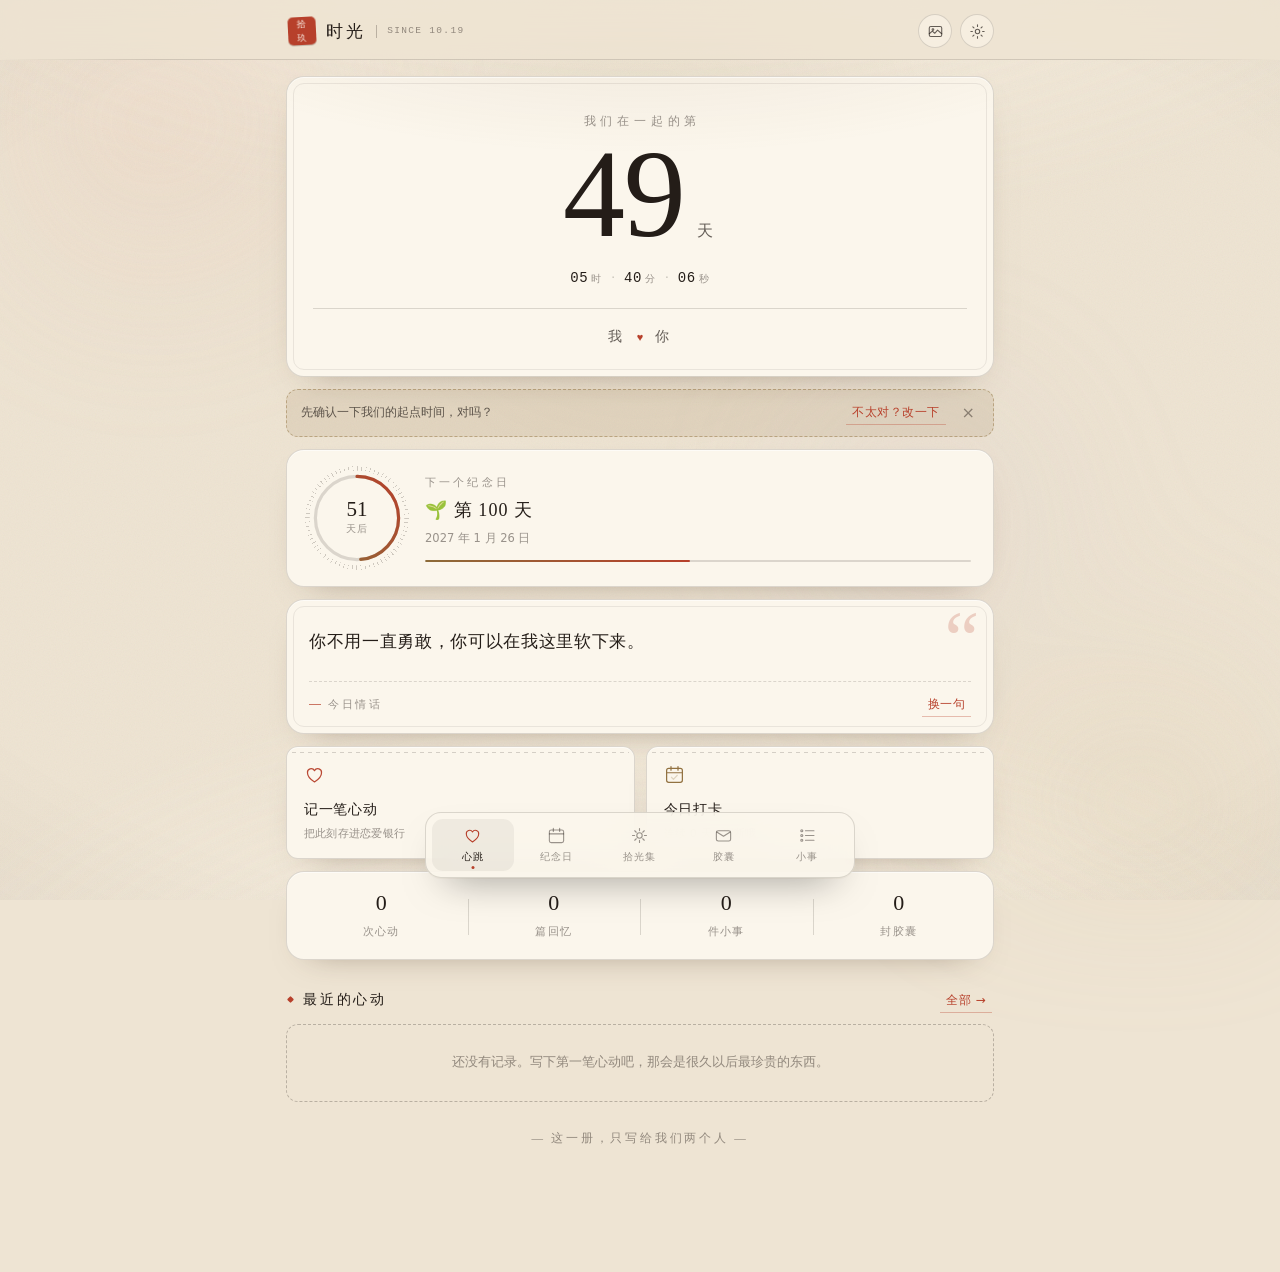
==== commit 8ca9e173: "Add files via upload" ====
--- a/index.html
+++ b/index.html
@@ -57,19 +57,17 @@
           <span class="ck-sep" aria-hidden="true">·</span>
           <span class="ck"><b id="h-s">00</b><i>秒</i></span>
         </div>
-        <div class="hero-since" id="h-since">自 —— 起</div>
         <div class="hero-names" id="h-names"></div>
       </div>
       <div class="hero-side" aria-hidden="true">
-        <div class="hero-vdate" id="h-vdate"></div>
         <div class="hero-stamp"><span>今日</span><span>已记</span></div>
       </div>
     </div>
 
     <div class="banner" id="banner-year" hidden>
-      <span class="banner-txt">先确认一下：我们的故事开始于 <b id="banner-date">—</b></span>
+      <span class="banner-txt">先确认一下我们的起点时间，对吗？</span>
       <span class="banner-acts">
-        <button class="link-btn" id="banner-fix" type="button">年份不对？改一下</button>
+        <button class="link-btn" id="banner-fix" type="button">不太对？改一下</button>
         <button class="banner-x" id="banner-x" type="button" aria-label="关闭">×</button>
       </span>
     </div>
@@ -134,7 +132,7 @@
     </div>
     <div class="mini-list" id="h-recent"></div>
 
-    <p class="colophon">— 这一册，只写给你们两个人 —</p>
+    <p class="colophon">— 这一册，只写给我们两个人 —</p>
   </section>
 
   <!-- ============ 纪念日 ============ -->
@@ -150,7 +148,6 @@
       <div class="ann-hero-count"><b id="ann-hero-num">—</b><span>天</span></div>
       <div class="ann-hero-date" id="ann-hero-date">—</div>
       <div class="ann-hero-bar"><i id="ann-hero-bar"></i></div>
-      <div class="ann-start" id="ann-start"></div>
     </div>
 
     <div class="sec-head">
@@ -207,7 +204,7 @@
 
     <div class="sec-head">
       <h3>每日一问</h3>
-      <span class="sec-note">每天一题，答给对方看</span>
+      <span class="sec-note">每天一题，答给小宝呀</span>
     </div>
     <div class="card q-card">
       <div class="q-day" id="q-day">第 1 问</div>
@@ -230,7 +227,7 @@
 
     <div class="card bucket-head">
       <div class="bh-top">
-        <b><span id="b-done">0</span> / 100</b>
+        <b><span id="b-done">0</span> / <span id="b-total">100</span></b>
         <button class="btn btn-sm" id="btn-random" type="button">随机抽一件</button>
       </div>
       <div class="bh-bar"><i id="b-bar"></i></div>
--- a/styles.css
+++ b/styles.css
@@ -380,10 +380,6 @@
 }
 .ck i{ font-style:normal; font-size:10px; color:var(--faint); letter-spacing:.1em; }
 .ck-sep{ color:var(--rule-hi); font-size:12px; }
-.hero-since{
-  margin-top:14px; font-size:11.5px; color:var(--faint);
-  letter-spacing:.06em;
-}
 .hero-names{
   margin-top:18px;
   padding-top:16px;
@@ -394,20 +390,11 @@
 }
 .hero-names .hn-heart{ color:var(--vermilion); font-size:11px; letter-spacing:0; }
 
-/* 竖排的日子 */
+/* 右下角的「今日已记」印章 */
 .hero-side{
   position:absolute; top:20px; right:24px; bottom:20px;
-  display:flex; flex-direction:column; align-items:flex-end; justify-content:space-between;
+  display:flex; flex-direction:column; align-items:flex-end; justify-content:flex-end;
   pointer-events:none;
-}
-.hero-vdate{
-  writing-mode:vertical-rl;
-  text-orientation:upright;
-  font-family:var(--font-serif);
-  font-size:11px; letter-spacing:.22em;
-  color:var(--faint);
-  max-height:100%;
-  overflow:hidden;
 }
 .hero-stamp{
   width:34px;
@@ -697,12 +684,6 @@
   background:linear-gradient(90deg, var(--gold), var(--vermilion));
   transition:width 1.2s var(--ease-out);
 }
-.ann-start{
-  margin-top:16px; padding-top:12px;
-  border-top:1px dashed var(--rule);
-  font-size:10.5px; color:var(--faint); letter-spacing:.1em;
-  font-variant-numeric:tabular-nums;
-}
 
 /* ------------------------------------------------------------
    16. 里程碑 · 年表
@@ -1096,16 +1077,23 @@
 
 .bucket-list{ display:grid; gap:0; }
 .bk{
-  display:flex; align-items:center; gap:11px;
-  padding:12px 2px;
+  display:flex; align-items:center; gap:2px;
   border-bottom:1px solid var(--rule);
   background:transparent;
-  text-align:left; width:100%;
   transition:.26s var(--ease);
   position:relative;
 }
 .bk:first-child{ border-top:1px solid var(--rule); }
-.bk:hover{ background:color-mix(in srgb, var(--ink) 3%, transparent); padding-left:8px; padding-right:8px; }
+.bk-main{
+  display:flex; align-items:center; gap:11px;
+  flex:1; min-width:0;
+  padding:12px 2px;
+  text-align:left;
+  background:transparent;
+  border:0;
+  transition:.26s var(--ease);
+}
+.bk:hover .bk-main{ background:color-mix(in srgb, var(--ink) 3%, transparent); padding-left:8px; }
 .bk-no{
   font-family:var(--font-mono);
   font-size:9.5px; color:var(--faint); width:20px; flex:0 0 auto;
@@ -1128,10 +1116,36 @@
   stroke-linecap:round; stroke-linejoin:round;
   opacity:0; transition:.2s;
 }
+/* 每一行右边的小铅笔 */
+.bk-edit{
+  width:26px; height:26px; flex:0 0 auto;
+  border-radius:50%;
+  font-size:12px; line-height:1;
+  color:var(--faint);
+  opacity:0;
+  transition:.22s var(--ease);
+}
+.bk:hover .bk-edit, .bk:focus-within .bk-edit{ opacity:.8; }
+.bk-edit:hover{ opacity:1; color:var(--vermilion); background:var(--vermilion-soft); }
 .bk.is-done .bk-t{ color:var(--faint); text-decoration:line-through; text-decoration-color:color-mix(in srgb, var(--ink) 30%, transparent); }
 .bk.is-done .bk-box{ background:var(--vermilion); border-color:var(--vermilion); }
 .bk.is-done .bk-box svg{ opacity:1; }
 .bk.is-done .bk-no{ color:var(--vermilion); }
+
+/* 清单最后的「添一件」 */
+.bk-add{
+  grid-column:1 / -1;
+  display:flex; flex-direction:column; align-items:center; gap:2px;
+  width:100%;
+  margin-top:12px; padding:15px 12px;
+  border:1px dashed var(--rule-hi);
+  border-radius:var(--r-md);
+  color:var(--faint);
+  transition:.28s var(--ease);
+}
+.bk-add span{ font-size:13px; letter-spacing:.06em; }
+.bk-add i{ font-style:normal; font-size:10.5px; opacity:.8; }
+.bk-add:hover{ color:var(--ink); border-color:var(--vermilion); background:var(--vermilion-soft); }
 
 /* ------------------------------------------------------------
    23. 底部导航
@@ -1417,17 +1431,12 @@
    27. 响应式
    ------------------------------------------------------------ */
 @media (max-width:620px){
-  /* 手机上没有侧栏，就把「始于」那行横过来放在下面 */
+  /* 手机上印章挪到名字下面居中 */
   .hero{ display:flex; flex-direction:column; padding:30px 18px 20px; }
   .hero-side{
     position:static;
     flex-direction:row; align-items:center; justify-content:center; gap:14px;
     margin-top:12px; padding-top:0;
-  }
-  .hero-vdate{
-    writing-mode:horizontal-tb; text-orientation:initial;
-    font-size:10.5px; letter-spacing:.14em;
-    max-height:none;
   }
   .hero-stamp{
     width:auto; padding:2px 8px;
@@ -1496,9 +1505,10 @@
 /* 触屏上不要留下 hover 的高位 */
 @media (hover:none){
   .tile:hover,.ann:hover,.btn:hover,.icon-btn:hover,.chip:hover{ transform:none; }
-  .mini:hover,.bk:hover{ padding-left:2px; padding-right:2px; }
+  .mini:hover,.bk:hover .bk-main{ padding-left:2px; padding-right:2px; }
   .tl-card:hover{ transform:none; }
   .ann-del{ opacity:.7; }
+  .bk-edit{ opacity:.7; }
 }
 /* 系统要求更强对比时，把细线加粗一点 */
 @media (prefers-contrast:more){
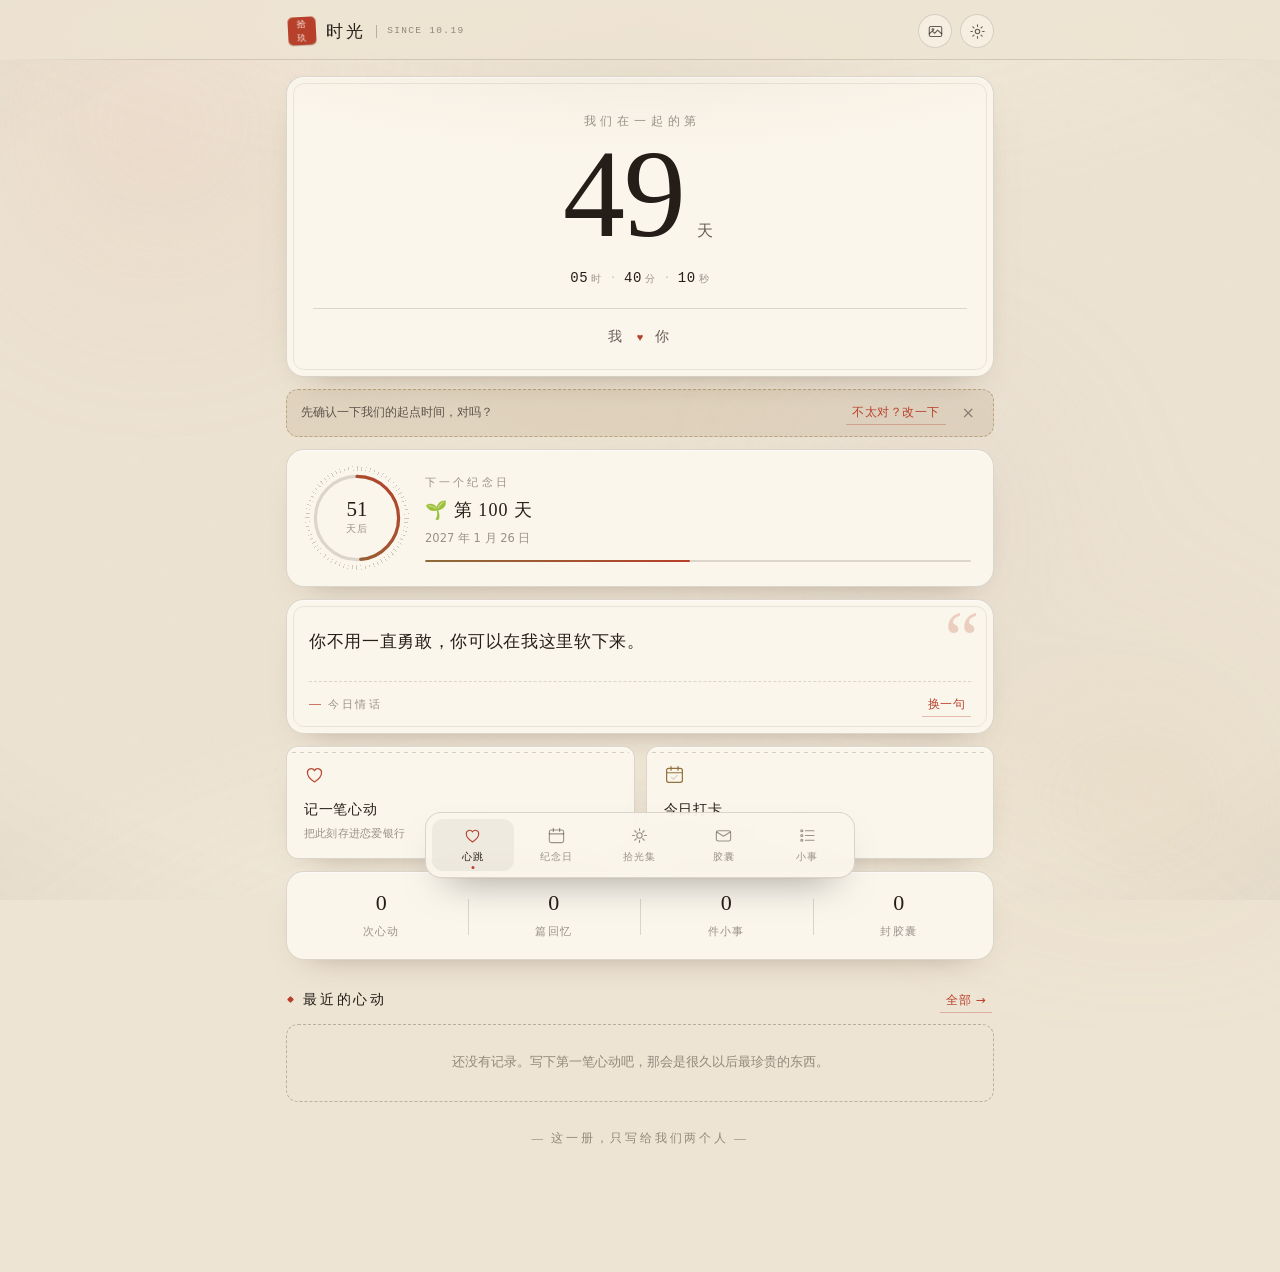
==== commit 61863d67: "Add files via upload" ====
--- a/index.html
+++ b/index.html
@@ -13,7 +13,8 @@
 <meta name="apple-mobile-web-app-title" content="拾玖时光">
 <meta name="apple-mobile-web-app-status-bar-style" content="default">
 <link rel="apple-touch-icon" href="apple-touch-icon.png">
-<link rel="icon" href="data:image/svg+xml,%3Csvg xmlns='http://www.w3.org/2000/svg' viewBox='0 0 100 100'%3E%3Crect width='100' height='100' rx='18' fill='%23b7402b'/%3E%3Ctext x='50' y='50' text-anchor='middle' dominant-baseline='central' font-size='62' fill='%23fdf3ea' font-family='serif'%3E%E6%8B%BE%3C/text%3E%3C/svg%3E">
+<link rel="icon" type="image/png" sizes="192x192" href="icon-192.png">
+<link rel="shortcut icon" type="image/png" href="icon-192.png">
 </head>
 <body>
 
--- a/styles.css
+++ b/styles.css
@@ -878,6 +878,14 @@
   border:1px solid color-mix(in srgb, var(--vermilion) 22%, transparent);
   white-space:nowrap;
 }
+/* 谁写的 */
+.tl-by{
+  font-size:10px; padding:1px 8px; border-radius:99px;
+  color:var(--dim);
+  background:color-mix(in srgb, var(--ink) 5%, transparent);
+  border:1px solid var(--rule);
+  white-space:nowrap;
+}
 .tl-text{
   font-family:var(--font-kai);
   font-size:14px; color:var(--dim); line-height:1.95;
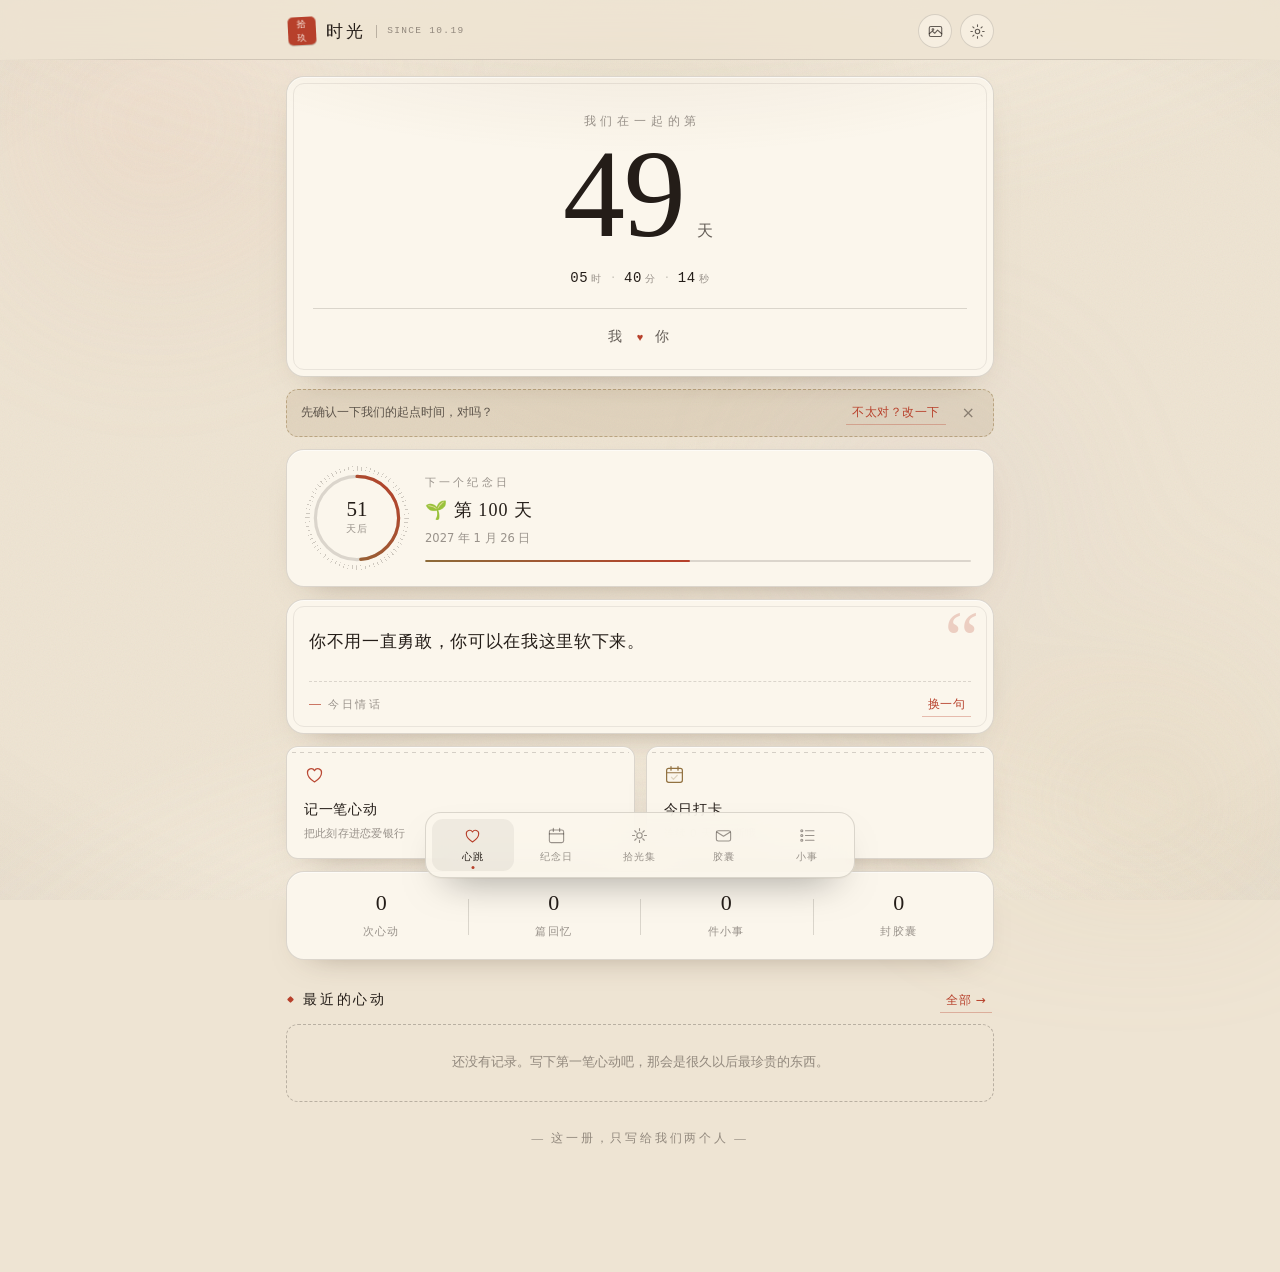
==== commit e1682227: "更新 index.html（内置同步信箱 v3.2.0）" ====
--- a/index.html
+++ b/index.html
@@ -211,6 +211,7 @@
       <div class="q-day" id="q-day">第 1 问</div>
       <p class="q-ask" id="q-ask">—</p>
       <textarea id="q-answer" rows="3" placeholder="写下你的回答…"></textarea>
+      <div class="qa-theirs-box" id="q-other" hidden></div>
       <div class="q-foot">
         <span class="q-state" id="q-state"></span>
         <button class="btn btn-sm" id="q-save" type="button">收下这句</button>
--- a/styles.css
+++ b/styles.css
@@ -550,7 +550,24 @@
   margin-bottom:9px; opacity:.95;
 }
 .tile b{ font-size:14px; font-weight:500; letter-spacing:.05em; color:var(--ink); }
-.tile i{ font-style:normal; font-size:11px; color:var(--faint); letter-spacing:.02em; }
+.tile i{ font-style:normal; font-size:11px; color:var(--faint); letter-spacing:.02em; display:block; max-width:100%; overflow:hidden; text-overflow:ellipsis; white-space:nowrap; }
+
+/* 打卡记录 */
+.ck-list{ margin:2px 0 4px; max-height:52vh; overflow-y:auto; -webkit-overflow-scrolling:touch; }
+.ck-row{
+  display:flex; align-items:baseline; gap:9px;
+  padding:11px 2px; border-bottom:1px dashed var(--rule);
+  font-size:13px; line-height:1.5;
+}
+.ck-row:last-child{ border-bottom:0; }
+.ck-date{ font-family:var(--font-mono, ui-monospace, monospace); font-size:11px; color:var(--faint); min-width:66px; letter-spacing:.03em; }
+.ck-mood{ font-size:15px; line-height:1; }
+.ck-note{ flex:1; color:var(--ink); word-break:break-word; }
+.ck-none{ color:var(--faint); font-style:normal; opacity:.75; }
+.ck-by{ font-size:11px; color:var(--faint); flex:none; }
+.ck-del{ flex:none; border:0; background:none; color:var(--faint); font-size:15px; line-height:1; padding:2px 6px; cursor:pointer; border-radius:6px; }
+.ck-del:hover{ color:var(--vermilion); }
+.ck-empty{ color:var(--faint); font-size:13px; padding:22px 0; text-align:center; }
 .tile-rose{ color:var(--vermilion); }
 .tile-gold{ color:var(--gold); }
 .tile:hover{ transform:translateY(-2px); box-shadow:var(--shadow-lift); border-color:var(--rule-hi); }
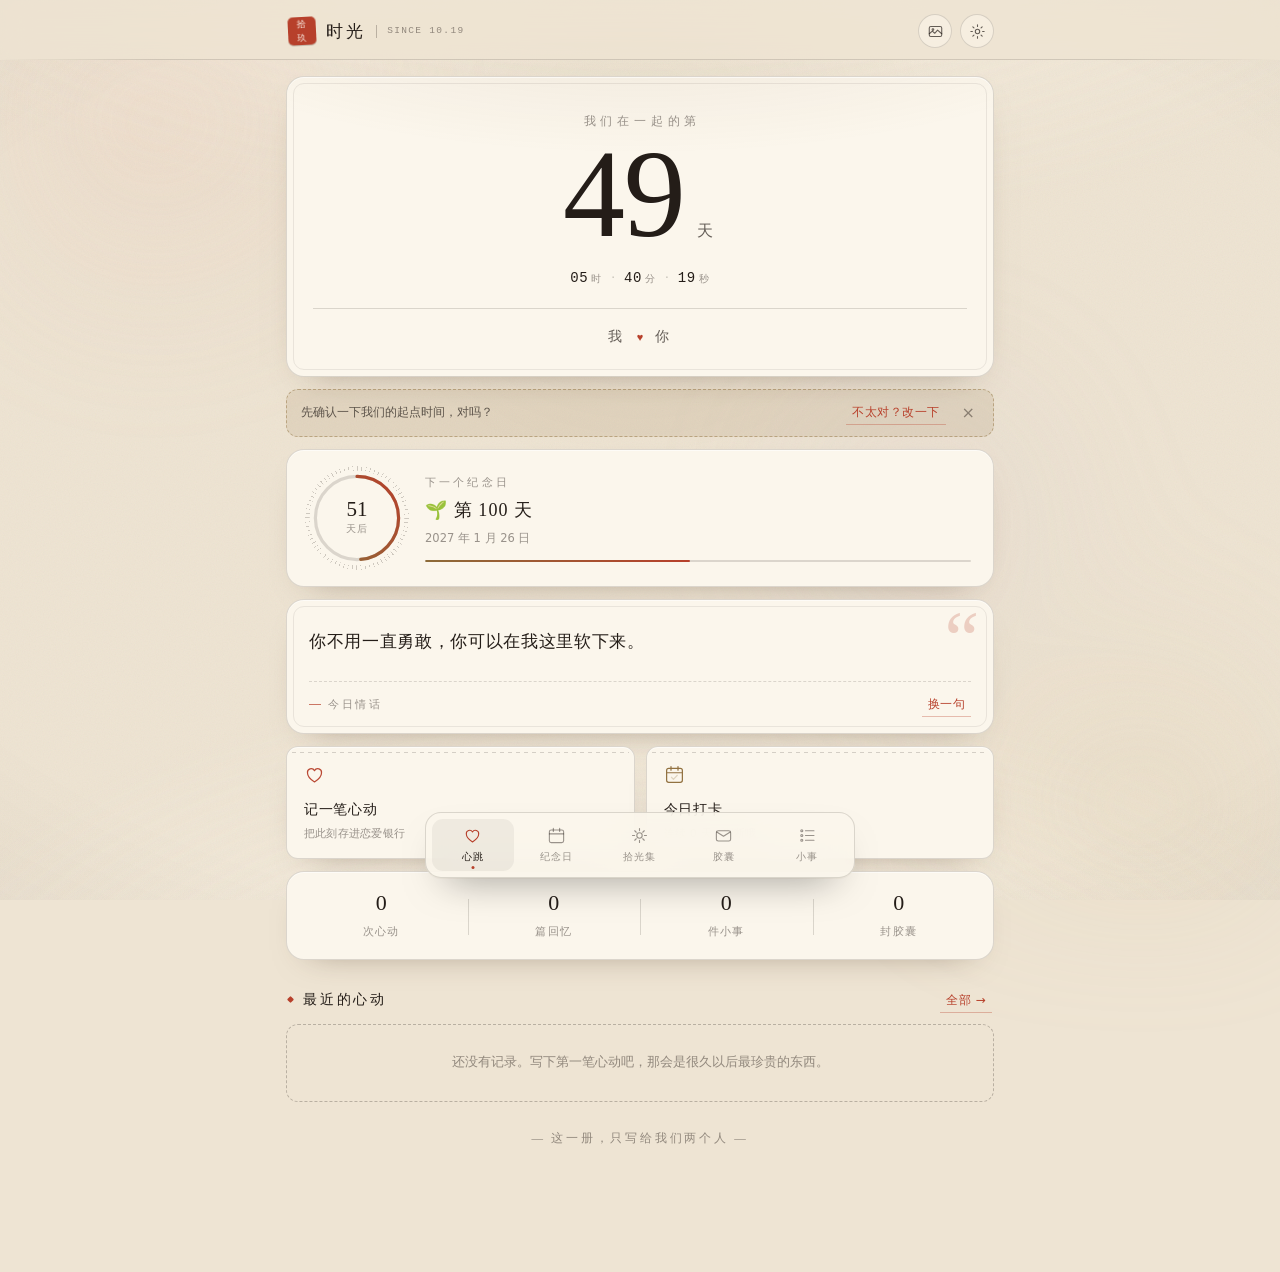
==== commit 1e5182aa: "更新 index.html（内置同步信箱 v3.2.0）" ====
--- a/index.html
+++ b/index.html
@@ -245,22 +245,27 @@
 <nav class="tabbar" id="tabbar" aria-label="主导航">
   <button class="tab is-on" data-page="home" type="button">
     <svg viewBox="0 0 24 24" aria-hidden="true"><path d="M12 20.2S4.2 15.4 4.2 10.2A4.2 4.2 0 0 1 12 7.6a4.2 4.2 0 0 1 7.8 2.6c0 5.2-7.8 10-7.8 10z"/></svg>
+    <i class="tab-dot" hidden></i>
     <span>心跳</span>
   </button>
   <button class="tab" data-page="days" type="button">
     <svg viewBox="0 0 24 24" aria-hidden="true"><rect x="3" y="5" width="18" height="16" rx="2.4"/><path d="M8 3v4M16 3v4M3 10h18"/></svg>
+    <i class="tab-dot" hidden></i>
     <span>纪念日</span>
   </button>
   <button class="tab" data-page="memories" type="button">
     <svg viewBox="0 0 24 24" aria-hidden="true"><circle cx="12" cy="12" r="3.4"/><path d="M12 3.2v2.6M12 18.2v2.6M3.2 12h2.6M18.2 12h2.6M6 6l1.9 1.9M16.1 16.1 18 18M18 6l-1.9 1.9M7.9 16.1 6 18"/></svg>
+    <i class="tab-dot" hidden></i>
     <span>拾光集</span>
   </button>
   <button class="tab" data-page="capsule" type="button">
     <svg viewBox="0 0 24 24" aria-hidden="true"><rect x="3" y="6" width="18" height="13" rx="2.4"/><path d="M3.5 7.5 12 13l8.5-5.5"/></svg>
+    <i class="tab-dot" hidden></i>
     <span>胶囊</span>
   </button>
   <button class="tab" data-page="bucket" type="button">
     <svg viewBox="0 0 24 24" aria-hidden="true"><path d="M9.4 6h10.8M9.4 12h10.8M9.4 18h10.8"/><circle cx="4.8" cy="6" r="1.3"/><circle cx="4.8" cy="12" r="1.3"/><circle cx="4.8" cy="18" r="1.3"/></svg>
+    <i class="tab-dot" hidden></i>
     <span>小事</span>
   </button>
 </nav>
--- a/styles.css
+++ b/styles.css
@@ -554,20 +554,51 @@
 
 /* 打卡记录 */
 .ck-list{ margin:2px 0 4px; max-height:52vh; overflow-y:auto; -webkit-overflow-scrolling:touch; }
-.ck-row{
-  display:flex; align-items:baseline; gap:9px;
-  padding:11px 2px; border-bottom:1px dashed var(--rule);
-  font-size:13px; line-height:1.5;
-}
+.ck-row{ padding:11px 2px; border-bottom:1px dashed var(--rule); }
 .ck-row:last-child{ border-bottom:0; }
-.ck-date{ font-family:var(--font-mono, ui-monospace, monospace); font-size:11px; color:var(--faint); min-width:66px; letter-spacing:.03em; }
-.ck-mood{ font-size:15px; line-height:1; }
+.ck-head{ display:flex; align-items:center; justify-content:space-between; }
+.ck-p{ display:flex; align-items:baseline; gap:7px; margin-top:5px; font-size:13px; line-height:1.5; }
+.ck-date{ font-family:var(--font-mono, ui-monospace, monospace); font-size:11px; color:var(--faint); letter-spacing:.03em; }
+.ck-mood{ font-size:14px; line-height:1; }
 .ck-note{ flex:1; color:var(--ink); word-break:break-word; }
 .ck-none{ color:var(--faint); font-style:normal; opacity:.75; }
 .ck-by{ font-size:11px; color:var(--faint); flex:none; }
 .ck-del{ flex:none; border:0; background:none; color:var(--faint); font-size:15px; line-height:1; padding:2px 6px; cursor:pointer; border-radius:6px; }
 .ck-del:hover{ color:var(--vermilion); }
 .ck-empty{ color:var(--faint); font-size:13px; padding:22px 0; text-align:center; }
+.ck-theirs{ margin:12px 0 0; padding:10px 12px; border-radius:10px; background:rgba(183,64,43,.045); border:1px dashed var(--rule-hi); }
+.ck-theirs .qa-theirs + .qa-theirs{ margin-top:6px; }
+
+/* 每日一问：两个人的答案 + 题库管理 */
+.qa-who{
+  display:inline-block; margin-right:7px; padding:1px 7px; border-radius:999px;
+  font-size:10.5px; letter-spacing:.04em; color:var(--vermilion);
+  border:1px solid var(--rule-hi); background:rgba(183,64,43,.05);
+  vertical-align:1px; white-space:nowrap;
+}
+button.qa-who{ cursor:pointer; font-family:inherit; }
+button.qa-who:hover{ background:rgba(183,64,43,.12); }
+.qa-who.is-unsure{ border-style:dashed; color:var(--faint); }
+.qa-theirs-box{ margin:10px 0 0; padding:10px 12px; border-radius:10px; background:rgba(183,64,43,.045); border:1px dashed var(--rule-hi); }
+.qa-theirs{ font-size:13px; line-height:1.7; color:var(--ink); }
+.qa-theirs + .qa-theirs{ margin-top:6px; }
+.qa-theirs.is-empty{ color:var(--faint); font-size:12px; }
+.qa-a.is-empty{ color:var(--faint); opacity:.7; }
+
+.qk-add{ display:flex; gap:8px; margin:10px 0 12px; }
+.qk-add input{ flex:1; min-width:0; padding:9px 12px; border-radius:10px; border:1px solid var(--rule); background:var(--paper); color:var(--ink); font-size:13px; }
+.qk-list{ max-height:46vh; overflow-y:auto; }
+.qk-sec{ font-size:11px; color:var(--faint); letter-spacing:.12em; margin:12px 0 4px; }
+.qk-row{ display:flex; align-items:baseline; gap:8px; padding:8px 2px; border-bottom:1px dashed var(--rule); font-size:13px; line-height:1.5; }
+.qk-row:last-child{ border-bottom:0; }
+.qk-row.is-off{ opacity:.42; }
+.qk-row.is-off .qk-text{ text-decoration:line-through; }
+.qk-tag{ flex:none; font-size:10px; padding:1px 6px; border-radius:6px; color:var(--faint); border:1px solid var(--rule); }
+.qk-tag.is-custom{ color:var(--vermilion); border-color:var(--rule-hi); }
+.qk-text{ flex:1; color:var(--ink); word-break:break-word; }
+.qk-btn{ flex:none; border:0; background:none; color:var(--faint); font-size:12px; padding:2px 4px; cursor:pointer; }
+.qk-btn:hover{ color:var(--vermilion); }
+.qk-btn.is-danger:hover{ color:#a32318; }
 .tile-rose{ color:var(--vermilion); }
 .tile-gold{ color:var(--gold); }
 .tile:hover{ transform:translateY(-2px); box-shadow:var(--shadow-lift); border-color:var(--rule-hi); }
@@ -1060,7 +1091,12 @@
 .qa{
   border-bottom:1px solid var(--rule);
   padding:13px 2px;
-}
+  border-radius:8px;
+  transition:background .15s ease;
+}
+.qa[data-qa-open]{ cursor:pointer; }
+.qa[data-qa-open]:hover{ background:rgba(183,64,43,.045); }
+.qa[data-qa-open]:hover .qa-q{ color:var(--vermilion); }
 .qa-q{
   font-size:11px; color:var(--faint); letter-spacing:.04em;
   padding-left:12px; position:relative;
